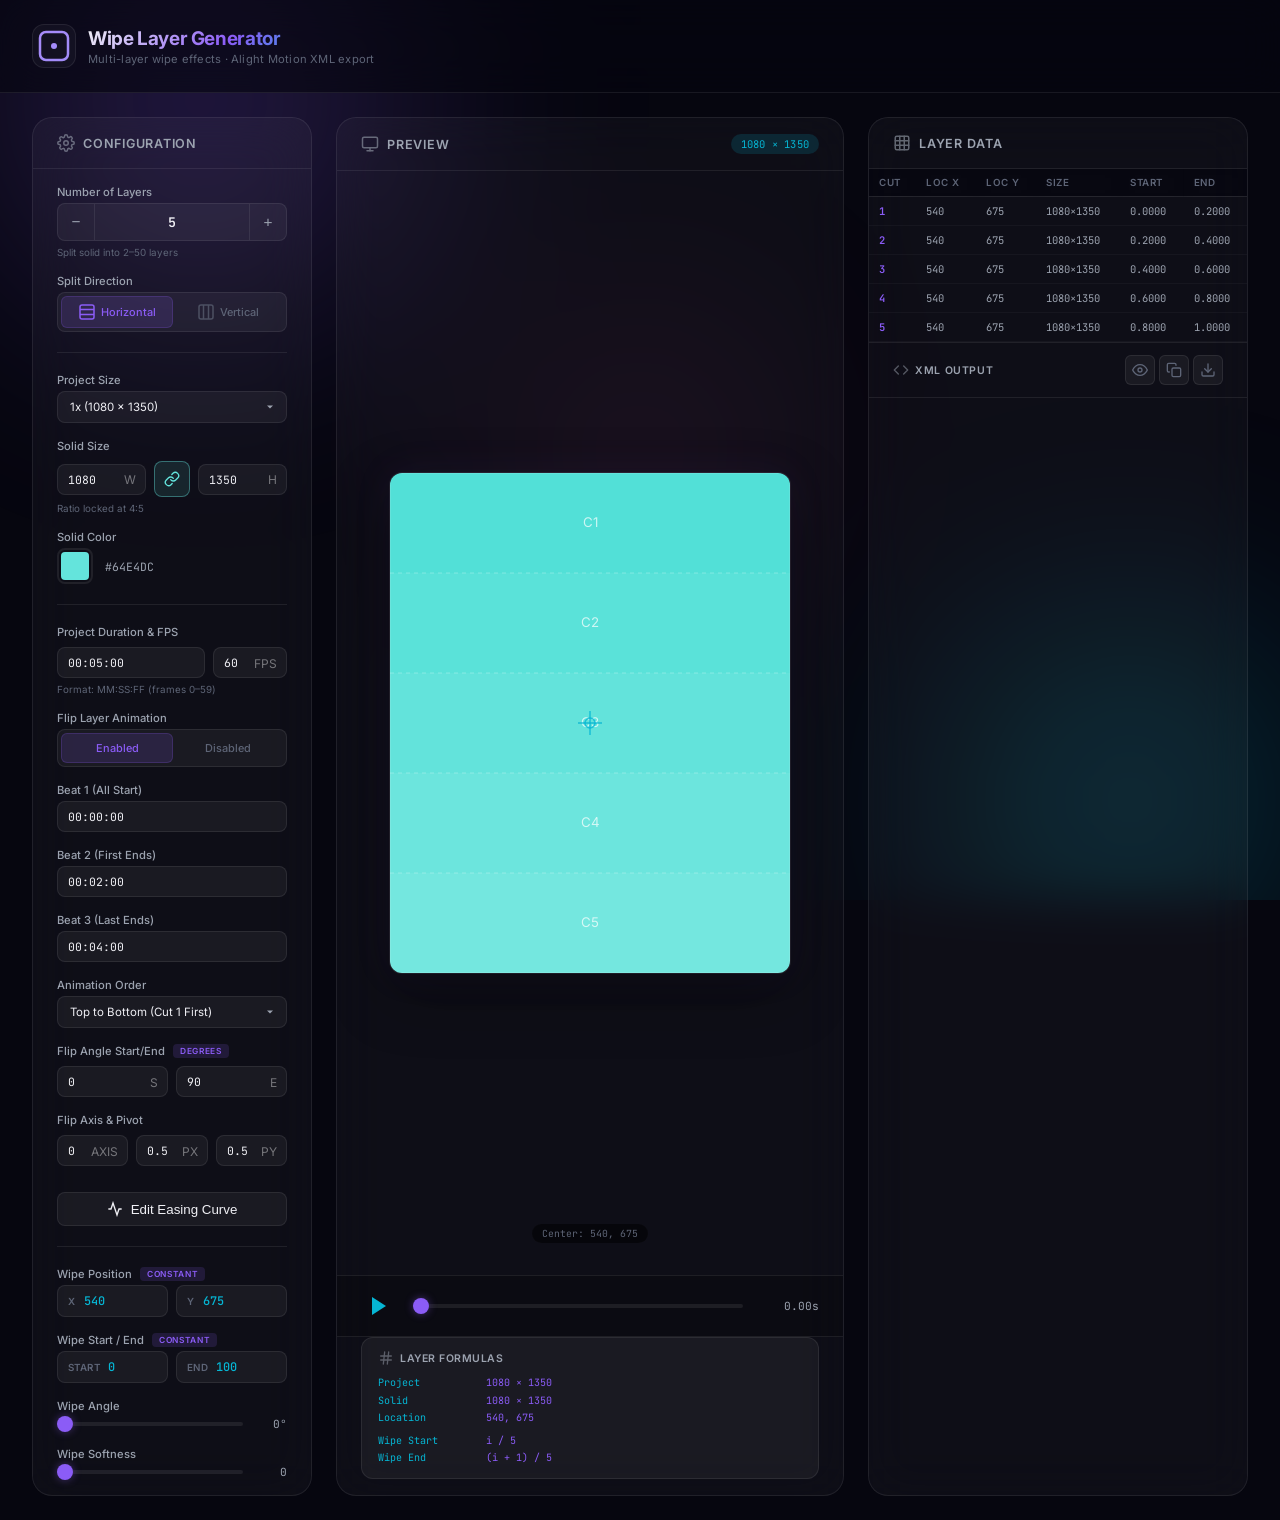
==== index.html @ fa397783 "Add files via upload" ====
<!DOCTYPE html>
<html lang="en">
<head>
  <meta charset="UTF-8">
  <meta name="viewport" content="width=device-width, initial-scale=1.0">
  <title>Wipe Layer Generator — Multi-Layer Wipe Effect Tool</title>
  <meta name="description" content="Create multi-layer wipe effects with precise control. Generate layer configurations and export as Alight Motion XML.">
  <link rel="preconnect" href="https://fonts.googleapis.com">
  <link rel="preconnect" href="https://fonts.gstatic.com" crossorigin>
  <link href="https://fonts.googleapis.com/css2?family=Inter:wght@300;400;500;600;700;800&family=JetBrains+Mono:wght@400;500&display=swap" rel="stylesheet">
  <link rel="stylesheet" href="styles.css">
</head>
<body>
  <!-- Animated background orbs -->
  <div class="bg-orbs">
    <div class="orb orb-1"></div>
    <div class="orb orb-2"></div>
    <div class="orb orb-3"></div>
  </div>

  <header id="app-header">
    <div class="header-content">
      <div class="logo-group">
        <div class="logo-icon">
          <svg width="32" height="32" viewBox="0 0 32 32" fill="none">
            <rect x="2" y="2" width="28" height="28" rx="6" stroke="url(#logoGrad)" stroke-width="2.5"/>
            <line x1="2" y1="12" x2="30" y2="12" stroke="url(#logoGrad)" stroke-width="1.5" stroke-dasharray="3 2"/>
            <line x1="2" y1="20" x2="30" y2="20" stroke="url(#logoGrad)" stroke-width="1.5" stroke-dasharray="3 2"/>
            <circle cx="16" cy="16" r="3" fill="url(#logoGrad)"/>
            <defs>
              <linearGradient id="logoGrad" x1="0" y1="0" x2="32" y2="32">
                <stop stop-color="#a78bfa"/>
                <stop offset="1" stop-color="#06b6d4"/>
              </linearGradient>
            </defs>
          </svg>
        </div>
        <div>
          <h1>Wipe Layer Generator</h1>
          <p class="subtitle">Multi-layer wipe effects · Alight Motion XML export</p>
        </div>
      </div>
    </div>
  </header>

  <main id="app-main">
    <!-- Left: Controls Panel -->
    <section class="panel controls-panel" id="controls-panel">
      <div class="panel-header">
        <h2>
          <svg width="18" height="18" viewBox="0 0 24 24" fill="none" stroke="currentColor" stroke-width="2" stroke-linecap="round" stroke-linejoin="round">
            <circle cx="12" cy="12" r="3"/><path d="M19.4 15a1.65 1.65 0 0 0 .33 1.82l.06.06a2 2 0 0 1-2.83 2.83l-.06-.06a1.65 1.65 0 0 0-1.82-.33 1.65 1.65 0 0 0-1 1.51V21a2 2 0 0 1-4 0v-.09A1.65 1.65 0 0 0 9 19.4a1.65 1.65 0 0 0-1.82.33l-.06.06a2 2 0 0 1-2.83-2.83l.06-.06A1.65 1.65 0 0 0 4.68 15a1.65 1.65 0 0 0-1.51-1H3a2 2 0 0 1 0-4h.09A1.65 1.65 0 0 0 4.6 9a1.65 1.65 0 0 0-.33-1.82l-.06-.06a2 2 0 0 1 2.83-2.83l.06.06A1.65 1.65 0 0 0 9 4.68a1.65 1.65 0 0 0 1-1.51V3a2 2 0 0 1 4 0v.09a1.65 1.65 0 0 0 1 1.51 1.65 1.65 0 0 0 1.82-.33l.06-.06a2 2 0 0 1 2.83 2.83l-.06.06A1.65 1.65 0 0 0 19.4 9a1.65 1.65 0 0 0 1.51 1H21a2 2 0 0 1 0 4h-.09a1.65 1.65 0 0 0-1.51 1z"/>
          </svg>
          Configuration
        </h2>
      </div>

      <div class="controls-body">
        <!-- Layer Count -->
        <div class="control-group">
          <label for="layerCount">Number of Layers</label>
          <div class="stepper-input">
            <button class="stepper-btn" id="layerMinus" aria-label="Decrease layers">−</button>
            <input type="number" id="layerCount" min="2" max="50" value="5">
            <button class="stepper-btn" id="layerPlus" aria-label="Increase layers">+</button>
          </div>
          <div class="control-hint">Split solid into 2–50 layers</div>
        </div>

        <!-- Split Direction -->
        <div class="control-group">
          <label>Split Direction</label>
          <div class="toggle-group" id="splitDirection">
            <button class="toggle-btn active" data-value="horizontal">
              <svg width="16" height="16" viewBox="0 0 16 16" fill="none" stroke="currentColor" stroke-width="1.5">
                <rect x="1" y="1" width="14" height="14" rx="2"/>
                <line x1="1" y1="5.5" x2="15" y2="5.5"/>
                <line x1="1" y1="10.5" x2="15" y2="10.5"/>
              </svg>
              Horizontal
            </button>
            <button class="toggle-btn" data-value="vertical">
              <svg width="16" height="16" viewBox="0 0 16 16" fill="none" stroke="currentColor" stroke-width="1.5">
                <rect x="1" y="1" width="14" height="14" rx="2"/>
                <line x1="5.5" y1="1" x2="5.5" y2="15"/>
                <line x1="10.5" y1="1" x2="10.5" y2="15"/>
              </svg>
              Vertical
            </button>
          </div>
        </div>

        <hr class="divider">

        <!-- Project Size -->
        <div class="control-group">
          <label for="projectScale">Project Size</label>
          <select id="projectScale">
            <option value="1">1x (1080 × 1350)</option>
            <option value="0.5">0.5x (540 × 675)</option>
            <option value="2">2x (2160 × 2700)</option>
          </select>
        </div>

        <!-- Solid Size -->
        <div class="control-group">
          <label>Solid Size</label>
          <div class="solid-size-row">
            <div class="input-group">
              <input type="number" id="solidWidth" value="1080" min="10" step="any" title="Width">
              <div class="input-suffix">W</div>
            </div>
            <button class="link-btn active" id="aspectLinkBtn" title="Link/Unlink Aspect Ratio (4:5)">
              <svg width="16" height="16" viewBox="0 0 24 24" fill="none" stroke="currentColor" stroke-width="2" stroke-linecap="round" stroke-linejoin="round">
                <path d="M10 13a5 5 0 0 0 7.54.54l3-3a5 5 0 0 0-7.07-7.07l-1.72 1.71"></path>
                <path d="M14 11a5 5 0 0 0-7.54-.54l-3 3a5 5 0 0 0 7.07 7.07l1.71-1.71"></path>
              </svg>
            </button>
            <div class="input-group">
              <input type="number" id="solidHeight" value="1350" min="10" step="any" title="Height">
              <div class="input-suffix">H</div>
            </div>
          </div>
          <div class="control-hint" id="aspectHint">Ratio locked at 4:5</div>
        </div>

        <!-- Solid Color -->
        <div class="control-group">
          <label for="solidColor">Solid Color</label>
          <div class="color-picker-row">
            <input type="color" id="solidColor" value="#64E4DC">
            <span class="color-value" id="colorValue">#64E4DC</span>
          </div>
        </div>

        <hr class="divider">

        <!-- Animation & Timing -->
        <div class="control-group">
          <label>Project Duration & FPS</label>
          <div class="solid-size-row">
            <div class="input-group" style="flex:2">
              <input type="text" id="projectDuration" value="00:05:00" class="time-input" placeholder="MM:SS:FF">
            </div>
            <div class="input-group" style="flex:1">
              <input type="number" id="projectFps" value="60" step="1" title="FPS">
              <div class="input-suffix">FPS</div>
            </div>
          </div>
          <div class="control-hint">Format: MM:SS:FF (frames 0–59)</div>
        </div>

        <div class="control-group">
          <label>Flip Layer Animation</label>
          <div class="toggle-group" id="flipToggle">
            <button class="toggle-btn active" data-value="on">Enabled</button>
            <button class="toggle-btn" data-value="off">Disabled</button>
          </div>
        </div>

        <div class="control-group">
          <label>Beat 1 (All Start)</label>
          <input type="text" id="beat1" value="00:00:00" class="time-input" placeholder="MM:SS:FF">
        </div>

        <div class="control-group">
          <label>Beat 2 (First Ends)</label>
          <input type="text" id="beat2" value="00:02:00" class="time-input" placeholder="MM:SS:FF">
        </div>

        <div class="control-group">
          <label>Beat 3 (Last Ends)</label>
          <input type="text" id="beat3" value="00:04:00" class="time-input" placeholder="MM:SS:FF">
        </div>

        <div class="control-group">
          <label>Animation Order</label>
          <select id="animOrder">
            <option value="topDown">Top to Bottom (Cut 1 First)</option>
            <option value="bottomUp">Bottom to Top (Cut N First)</option>
          </select>
        </div>

        <div class="control-group">
          <label>Flip Angle Start/End <span class="badge">Degrees</span></label>
          <div class="solid-size-row">
            <div class="input-group">
              <input type="number" id="flipStartAngle" value="0" step="1" title="Start Angle">
              <div class="input-suffix">S</div>
            </div>
            <div class="input-group">
              <input type="number" id="flipEndAngle" value="90" step="1" title="End Angle">
              <div class="input-suffix">E</div>
            </div>
          </div>
        </div>

        <div class="control-group">
          <label>Flip Axis & Pivot</label>
          <div class="solid-size-row">
            <div class="input-group" style="flex:1">
              <input type="number" id="flipAxis" value="0" step="1" title="Axis Angle">
              <div class="input-suffix">AXIS</div>
            </div>
            <div class="input-group" style="flex:1">
              <input type="number" id="flipPivotX" value="0.5" step="0.1" title="Pivot X">
              <div class="input-suffix">PX</div>
            </div>
            <div class="input-group" style="flex:1">
              <input type="number" id="flipPivotY" value="0.5" step="0.1" title="Pivot Y">
              <div class="input-suffix">PY</div>
            </div>
          </div>
        </div>

        <div class="control-group" style="margin-top: 10px;">
          <button id="openGraphBtn" style="width:100%; padding: 8px; background: var(--bg-elevated); border: 1px solid var(--border-subtle); color: var(--text-primary); border-radius: var(--radius-sm); cursor: pointer; display: flex; align-items: center; justify-content: center; gap: 8px;">
            <svg width="16" height="16" viewBox="0 0 24 24" fill="none" stroke="currentColor" stroke-width="2">
              <path d="M22 12h-4l-3 9L9 3l-3 9H2"/>
            </svg>
            Edit Easing Curve
          </button>
        </div>

        <hr class="divider">

        <!-- Wipe Settings -->
        <div class="control-group">
          <label>Wipe Position <span class="badge">Constant</span></label>
          <div class="readonly-row">
            <div class="readonly-field">
              <span class="field-label">X</span>
              <span class="field-value" id="wipeXDisplay">540</span>
            </div>
            <div class="readonly-field">
              <span class="field-label">Y</span>
              <span class="field-value" id="wipeYDisplay">675</span>
            </div>
          </div>
        </div>

        <div class="control-group">
          <label>Wipe Start / End <span class="badge">Constant</span></label>
          <div class="readonly-row">
            <div class="readonly-field">
              <span class="field-label">Start</span>
              <span class="field-value" id="wipeStartDisplay">0</span>
            </div>
            <div class="readonly-field">
              <span class="field-label">End</span>
              <span class="field-value" id="wipeEndDisplay">100</span>
            </div>
          </div>
        </div>

        <div class="control-group">
          <label for="wipeAngle">Wipe Angle</label>
          <div class="range-row">
            <input type="range" id="wipeAngle" min="0" max="360" value="0" step="1">
            <span class="range-value" id="wipeAngleValue">0°</span>
          </div>
        </div>

        <div class="control-group">
          <label for="wipeSoftness">Wipe Softness</label>
          <div class="range-row">
            <input type="range" id="wipeSoftness" min="0" max="100" value="0" step="1">
            <span class="range-value" id="wipeSoftnessValue">0</span>
          </div>
        </div>
      </div>
    </section>

    <!-- Center: Preview -->
    <section class="panel preview-panel" id="preview-panel">
      <div class="panel-header">
        <h2>
          <svg width="18" height="18" viewBox="0 0 24 24" fill="none" stroke="currentColor" stroke-width="2" stroke-linecap="round" stroke-linejoin="round">
            <rect x="2" y="3" width="20" height="14" rx="2" ry="2"/><line x1="8" y1="21" x2="16" y2="21"/><line x1="12" y1="17" x2="12" y2="21"/>
          </svg>
          Preview
        </h2>
        <div class="preview-dimensions" id="previewDimensions">1080 × 1350</div>
      </div>

      <div class="canvas-container" id="canvasContainer">
        <canvas id="previewCanvas"></canvas>
        <div class="crosshair-label" id="crosshairLabel">Center: 540, 675</div>
      </div>

      <!-- Playback Controls -->
      <div class="playback-controls" style="padding: 12px 24px; border-top: 1px solid var(--border-subtle); border-bottom: 1px solid var(--border-subtle); display: flex; align-items: center; gap: 16px; background: rgba(0,0,0,0.2);">
        <button id="playBtn" style="background: transparent; border: none; color: var(--accent-cyan); cursor: pointer; display: flex; align-items: center; justify-content: center; width: 36px; height: 36px; border-radius: 50%; transition: all 0.2s;">
          <svg id="playIcon" width="24" height="24" viewBox="0 0 24 24" fill="currentColor" stroke="none">
            <polygon points="5 3 19 12 5 21 5 3"></polygon>
          </svg>
        </button>
        <input type="range" id="playbackScrubber" min="0" max="1" step="0.001" value="0" style="flex: 1; accent-color: var(--accent-cyan);">
        <span id="playbackTimeDisplay" style="font-family: var(--font-mono); font-size: 0.8rem; color: var(--text-secondary); width: 60px; text-align: right;">0.00s</span>
      </div>

      <!-- Formulas Display -->
      <div class="formulas-card" id="formulasCard">
        <h3>
          <svg width="16" height="16" viewBox="0 0 24 24" fill="none" stroke="currentColor" stroke-width="2" stroke-linecap="round" stroke-linejoin="round">
            <line x1="4" y1="9" x2="20" y2="9"/><line x1="4" y1="15" x2="20" y2="15"/><line x1="10" y1="3" x2="8" y2="21"/><line x1="16" y1="3" x2="14" y2="21"/>
          </svg>
          Layer Formulas
        </h3>
        <div class="formula-content" id="formulaContent"></div>
      </div>
    </section>

    <!-- Right: Data Panel -->
    <section class="panel data-panel" id="data-panel">
      <div class="panel-header">
        <h2>
          <svg width="18" height="18" viewBox="0 0 24 24" fill="none" stroke="currentColor" stroke-width="2" stroke-linecap="round" stroke-linejoin="round">
            <rect x="3" y="3" width="18" height="18" rx="2" ry="2"/><line x1="3" y1="9" x2="21" y2="9"/><line x1="3" y1="15" x2="21" y2="15"/><line x1="9" y1="3" x2="9" y2="21"/><line x1="15" y1="3" x2="15" y2="21"/>
          </svg>
          Layer Data
        </h2>
      </div>

      <!-- Layer Table -->
      <div class="table-container" id="tableContainer">
        <table id="layerTable">
          <thead>
            <tr>
              <th>Cut</th>
              <th>Loc X</th>
              <th>Loc Y</th>
              <th>Size</th>
              <th>Start</th>
              <th>End</th>
            </tr>
          </thead>
          <tbody id="layerTableBody"></tbody>
        </table>
      </div>

      <!-- XML Preview -->
      <div class="xml-section">
        <div class="xml-header">
          <h3>
            <svg width="16" height="16" viewBox="0 0 24 24" fill="none" stroke="currentColor" stroke-width="2" stroke-linecap="round" stroke-linejoin="round">
              <polyline points="16 18 22 12 16 6"/><polyline points="8 6 2 12 8 18"/>
            </svg>
            XML Output
          </h3>
          <div class="xml-actions">
            <button class="icon-btn" id="toggleXmlBtn" title="Show XML">
              <svg width="16" height="16" viewBox="0 0 24 24" fill="none" stroke="currentColor" stroke-width="2" stroke-linecap="round" stroke-linejoin="round">
                <path d="M1 12s4-8 11-8 11 8 11 8-4 8-11 8-11-8-11-8z"></path>
                <circle cx="12" cy="12" r="3"></circle>
              </svg>
            </button>
            <button class="icon-btn" id="copyXmlBtn" title="Copy to clipboard">
              <svg width="16" height="16" viewBox="0 0 24 24" fill="none" stroke="currentColor" stroke-width="2" stroke-linecap="round" stroke-linejoin="round">
                <rect x="9" y="9" width="13" height="13" rx="2" ry="2"/><path d="M5 15H4a2 2 0 0 1-2-2V4a2 2 0 0 1 2-2h9a2 2 0 0 1 2 2v1"/>
              </svg>
            </button>
            <button class="icon-btn" id="downloadXmlBtn" title="Download XML">
              <svg width="16" height="16" viewBox="0 0 24 24" fill="none" stroke="currentColor" stroke-width="2" stroke-linecap="round" stroke-linejoin="round">
                <path d="M21 15v4a2 2 0 0 1-2 2H5a2 2 0 0 1-2-2v-4"/><polyline points="7 10 12 15 17 10"/><line x1="12" y1="15" x2="12" y2="3"/>
              </svg>
            </button>
          </div>
        </div>
        <div class="xml-code-container" id="xmlCodeContainer" style="display: none;">
          <pre id="xmlCode"></pre>
        </div>
      </div>
    </section>
  </main>

  <!-- Toast notification -->
  <div class="toast" id="toast">
    <div class="toast-message" id="toastMessage">Copied XML to clipboard!</div>
  </div>

  <!-- Graph Modal -->
  <div class="modal-overlay graph-modal" id="graphModal">
    <div class="graph-modal-content">
      <div class="graph-modal-header">
        <h3>Easing Curve Editor</h3>
        <a class="graph-modal-link" href="Graph.html" target="_blank" rel="noopener">Open full screen</a>
        <button class="graph-modal-close" id="closeGraphBtn" aria-label="Close graph editor">&times;</button>
      </div>
      <div class="graph-modal-body">
        <iframe id="graphIframe" src="Graph.html" title="Easing curve editor"></iframe>
      </div>
    </div>
  </div>

  <script src="app.js"></script>
</body>
</html>
---- styles.css ----
/* ============================================
   WIPE LAYER GENERATOR — STYLES
   Premium dark theme with glassmorphism
   ============================================ */

/* --- Reset & Base --- */
*, *::before, *::after {
  margin: 0;
  padding: 0;
  box-sizing: border-box;
}

:root {
  /* Colors */
  --bg-deep: #06060f;
  --bg-surface: rgba(255, 255, 255, 0.035);
  --bg-surface-hover: rgba(255, 255, 255, 0.06);
  --bg-elevated: rgba(255, 255, 255, 0.05);
  --border-subtle: rgba(255, 255, 255, 0.08);
  --border-accent: rgba(139, 92, 246, 0.3);

  --text-primary: #f0f0f5;
  --text-secondary: #9ca3b0;
  --text-tertiary: #5e6577;

  --accent-violet: #8b5cf6;
  --accent-violet-dim: rgba(139, 92, 246, 0.15);
  --accent-cyan: #06b6d4;
  --accent-cyan-dim: rgba(6, 182, 212, 0.15);
  --accent-emerald: #10b981;

  /* Spacing */
  --gap-xs: 4px;
  --gap-sm: 8px;
  --gap-md: 12px;
  --gap-lg: 16px;
  --gap-xl: 24px;
  --gap-2xl: 32px;

  /* Radii */
  --radius-sm: 8px;
  --radius-md: 12px;
  --radius-lg: 16px;
  --radius-xl: 20px;

  /* Fonts */
  --font-sans: 'Inter', -apple-system, BlinkMacSystemFont, sans-serif;
  --font-mono: 'JetBrains Mono', 'Fira Code', monospace;

  /* Transitions */
  --ease-out: cubic-bezier(0.16, 1, 0.3, 1);
  --transition-fast: 150ms var(--ease-out);
  --transition-normal: 250ms var(--ease-out);
  --transition-slow: 400ms var(--ease-out);
}

html {
  font-size: 14px;
  -webkit-font-smoothing: antialiased;
  -moz-osx-font-smoothing: grayscale;
}

body {
  font-family: var(--font-sans);
  background: var(--bg-deep);
  color: var(--text-primary);
  min-height: 100vh;
  overflow-x: hidden;
  position: relative;
}

/* --- Background Orbs --- */
.bg-orbs {
  position: fixed;
  inset: 0;
  pointer-events: none;
  z-index: 0;
  overflow: hidden;
}

.orb {
  position: absolute;
  border-radius: 50%;
  filter: blur(120px);
  opacity: 0.35;
  animation: orbFloat 20s ease-in-out infinite;
}

.orb-1 {
  width: 600px;
  height: 600px;
  background: radial-gradient(circle, var(--accent-violet) 0%, transparent 70%);
  top: -200px;
  left: -100px;
  animation-delay: 0s;
}

.orb-2 {
  width: 500px;
  height: 500px;
  background: radial-gradient(circle, var(--accent-cyan) 0%, transparent 70%);
  bottom: -150px;
  right: -100px;
  animation-delay: -7s;
}

.orb-3 {
  width: 400px;
  height: 400px;
  background: radial-gradient(circle, #ec4899 0%, transparent 70%);
  top: 50%;
  left: 50%;
  transform: translate(-50%, -50%);
  animation-delay: -14s;
  opacity: 0.15;
}

@keyframes orbFloat {
  0%, 100% { transform: translate(0, 0) scale(1); }
  25% { transform: translate(40px, -30px) scale(1.05); }
  50% { transform: translate(-20px, 20px) scale(0.95); }
  75% { transform: translate(30px, 40px) scale(1.02); }
}

/* --- Header --- */
header {
  position: relative;
  z-index: 10;
  padding: var(--gap-xl) var(--gap-2xl);
  border-bottom: 1px solid var(--border-subtle);
  backdrop-filter: blur(20px);
  -webkit-backdrop-filter: blur(20px);
  background: rgba(6, 6, 15, 0.6);
}

.header-content {
  max-width: 1600px;
  margin: 0 auto;
  display: flex;
  align-items: center;
  justify-content: space-between;
}

.logo-group {
  display: flex;
  align-items: center;
  gap: var(--gap-md);
}

.logo-icon {
  width: 44px;
  height: 44px;
  display: flex;
  align-items: center;
  justify-content: center;
  background: var(--bg-surface);
  border-radius: var(--radius-md);
  border: 1px solid var(--border-subtle);
}

header h1 {
  font-size: 1.35rem;
  font-weight: 700;
  letter-spacing: -0.02em;
  background: linear-gradient(135deg, var(--text-primary) 0%, var(--accent-violet) 50%, var(--accent-cyan) 100%);
  -webkit-background-clip: text;
  -webkit-text-fill-color: transparent;
  background-clip: text;
}

.subtitle {
  font-size: 0.8rem;
  color: var(--text-tertiary);
  margin-top: 2px;
  letter-spacing: 0.02em;
}

/* --- Main Layout --- */
main {
  position: relative;
  z-index: 10;
  max-width: 1600px;
  margin: 0 auto;
  padding: var(--gap-xl) var(--gap-2xl);
  display: grid;
  grid-template-columns: 280px 1fr 380px;
  gap: var(--gap-xl);
  min-height: calc(100vh - 100px);
}

/* --- Panels --- */
.panel {
  background: var(--bg-surface);
  border: 1px solid var(--border-subtle);
  border-radius: var(--radius-xl);
  backdrop-filter: blur(24px);
  -webkit-backdrop-filter: blur(24px);
  overflow: hidden;
  display: flex;
  flex-direction: column;
  transition: border-color var(--transition-normal);
}

.panel:hover {
  border-color: rgba(255, 255, 255, 0.12);
}

.panel-header {
  padding: var(--gap-lg) var(--gap-xl);
  border-bottom: 1px solid var(--border-subtle);
  display: flex;
  align-items: center;
  justify-content: space-between;
  flex-shrink: 0;
}

.panel-header h2 {
  font-size: 0.9rem;
  font-weight: 600;
  display: flex;
  align-items: center;
  gap: var(--gap-sm);
  color: var(--text-secondary);
  text-transform: uppercase;
  letter-spacing: 0.06em;
}

.panel-header h2 svg {
  opacity: 0.6;
}

.preview-dimensions {
  font-family: var(--font-mono);
  font-size: 0.75rem;
  color: var(--accent-cyan);
  background: var(--accent-cyan-dim);
  padding: 3px 10px;
  border-radius: 20px;
  letter-spacing: 0.02em;
}

/* --- Controls Panel --- */
.controls-body {
  padding: var(--gap-lg) var(--gap-xl);
  overflow-y: auto;
  flex: 1;
  display: flex;
  flex-direction: column;
  gap: var(--gap-lg);
}

.controls-body::-webkit-scrollbar {
  width: 4px;
}

.controls-body::-webkit-scrollbar-track {
  background: transparent;
}

.controls-body::-webkit-scrollbar-thumb {
  background: var(--border-subtle);
  border-radius: 4px;
}

.control-group {
  display: flex;
  flex-direction: column;
  gap: var(--gap-xs);
}

.control-group > label {
  font-size: 0.8rem;
  font-weight: 500;
  color: var(--text-secondary);
  display: flex;
  align-items: center;
  gap: var(--gap-sm);
}

.control-hint {
  font-size: 0.7rem;
  color: var(--text-tertiary);
  margin-top: 2px;
}

.badge {
  font-size: 0.6rem;
  font-weight: 600;
  text-transform: uppercase;
  letter-spacing: 0.08em;
  background: var(--accent-violet-dim);
  color: var(--accent-violet);
  padding: 2px 7px;
  border-radius: 4px;
}

.divider {
  border: none;
  border-top: 1px solid var(--border-subtle);
  margin: var(--gap-xs) 0;
}

/* Stepper Input */
.stepper-input {
  display: flex;
  align-items: center;
  gap: 0;
  background: var(--bg-elevated);
  border: 1px solid var(--border-subtle);
  border-radius: var(--radius-sm);
  overflow: hidden;
}

.stepper-btn {
  width: 36px;
  height: 36px;
  display: flex;
  align-items: center;
  justify-content: center;
  background: transparent;
  border: none;
  color: var(--text-secondary);
  font-size: 1.1rem;
  cursor: pointer;
  transition: all var(--transition-fast);
  flex-shrink: 0;
}

.stepper-btn:hover {
  background: var(--bg-surface-hover);
  color: var(--text-primary);
}

.stepper-btn:active {
  transform: scale(0.92);
}

.stepper-input input {
  flex: 1;
  text-align: center;
  background: transparent;
  border: none;
  border-left: 1px solid var(--border-subtle);
  border-right: 1px solid var(--border-subtle);
  color: var(--text-primary);
  font-family: var(--font-mono);
  font-size: 0.95rem;
  font-weight: 600;
  height: 36px;
  outline: none;
  -moz-appearance: textfield;
}

.stepper-input input::-webkit-inner-spin-button,
.stepper-input input::-webkit-outer-spin-button {
  -webkit-appearance: none;
  margin: 0;
}

/* Toggle Group */
.toggle-group {
  display: flex;
  gap: 0;
  background: var(--bg-elevated);
  border: 1px solid var(--border-subtle);
  border-radius: var(--radius-sm);
  overflow: hidden;
  padding: 3px;
}

.toggle-btn {
  flex: 1;
  display: flex;
  align-items: center;
  justify-content: center;
  gap: 6px;
  padding: 7px 10px;
  background: transparent;
  border: none;
  color: var(--text-tertiary);
  font-size: 0.78rem;
  font-weight: 500;
  font-family: var(--font-sans);
  cursor: pointer;
  border-radius: 6px;
  transition: all var(--transition-fast);
}

.toggle-btn:hover {
  color: var(--text-secondary);
}

.toggle-btn.active {
  background: var(--accent-violet-dim);
  color: var(--accent-violet);
  border: 1px solid rgba(139, 92, 246, 0.2);
}

.toggle-btn svg {
  opacity: 0.7;
}

.toggle-btn.active svg {
  opacity: 1;
}

/* Select */
select {
  width: 100%;
  padding: 8px 12px;
  background: var(--bg-elevated);
  border: 1px solid var(--border-subtle);
  border-radius: var(--radius-sm);
  color: var(--text-primary);
  font-family: var(--font-sans);
  font-size: 0.82rem;
  cursor: pointer;
  outline: none;
  appearance: none;
  background-image: url("data:image/svg+xml,%3Csvg xmlns='http://www.w3.org/2000/svg' width='12' height='12' fill='%239ca3b0' viewBox='0 0 24 24'%3E%3Cpath d='M6 9l6 6 6-6'/%3E%3C/svg%3E");
  background-repeat: no-repeat;
  background-position: right 10px center;
  transition: border-color var(--transition-fast);
}

select:hover, select:focus {
  border-color: var(--accent-violet);
}

select option {
  background: #1a1a2e;
  color: var(--text-primary);
}

/* Solid Size Row */
.solid-size-row {
  display: flex;
  flex-direction: row;
  align-items: center;
  gap: 8px;
  margin-top: 4px;
}

.input-group {
  position: relative;
  flex: 1;
  display: flex;
}

.input-group input, .time-input {
  width: 100%;
  padding: 7px 10px;
  padding-right: 28px;
  box-sizing: border-box;
  background: var(--bg-elevated);
  border: 1px solid var(--border-subtle);
  border-radius: var(--radius-sm);
  color: var(--text-primary);
  font-family: var(--font-mono);
  font-size: 0.82rem;
  outline: none;
  transition: border-color var(--transition-fast);
  -moz-appearance: textfield;
}

.input-group input::-webkit-inner-spin-button,
.input-group input::-webkit-outer-spin-button {
  -webkit-appearance: none;
  margin: 0;
}

.input-group input:focus {
  border-color: var(--accent-violet);
}

.input-suffix {
  position: absolute;
  right: 10px;
  top: 50%;
  transform: translateY(-50%);
  color: rgba(255,255,255,0.4);
  font-size: 12px;
  pointer-events: none;
}

.link-btn {
  background: rgba(255, 255, 255, 0.05);
  border: 1px solid rgba(255, 255, 255, 0.1);
  color: rgba(255, 255, 255, 0.5);
  width: 36px;
  height: 36px;
  border-radius: 8px;
  display: flex;
  align-items: center;
  justify-content: center;
  cursor: pointer;
  transition: all 0.2s;
  flex-shrink: 0;
  padding: 0;
}

.link-btn:hover {
  background: rgba(255, 255, 255, 0.1);
  color: #fff;
}

.link-btn.active {
  color: #64E4DC;
  border-color: rgba(100, 228, 220, 0.4);
  background: rgba(100, 228, 220, 0.1);
}

.link-btn.active svg {
  stroke: #64E4DC;
}

/* Color Picker */
.color-picker-row {
  display: flex;
  align-items: center;
  gap: var(--gap-md);
}

input[type="color"] {
  -webkit-appearance: none;
  appearance: none;
  width: 36px;
  height: 36px;
  border: 2px solid var(--border-subtle);
  border-radius: var(--radius-sm);
  cursor: pointer;
  padding: 0;
  background: transparent;
  transition: border-color var(--transition-fast);
}

input[type="color"]::-webkit-color-swatch-wrapper {
  padding: 2px;
}

input[type="color"]::-webkit-color-swatch {
  border: none;
  border-radius: 4px;
}

input[type="color"]:hover {
  border-color: var(--accent-violet);
}

.color-value {
  font-family: var(--font-mono);
  font-size: 0.82rem;
  color: var(--text-secondary);
}

/* Readonly Fields */
.readonly-row {
  display: flex;
  gap: var(--gap-sm);
}

.readonly-field {
  flex: 1;
  display: flex;
  align-items: center;
  gap: var(--gap-sm);
  padding: 7px 10px;
  background: var(--bg-elevated);
  border: 1px solid var(--border-subtle);
  border-radius: var(--radius-sm);
}

.field-label {
  font-size: 0.7rem;
  font-weight: 600;
  color: var(--text-tertiary);
  text-transform: uppercase;
  letter-spacing: 0.05em;
}

.field-value {
  font-family: var(--font-mono);
  font-size: 0.85rem;
  color: var(--accent-cyan);
  font-weight: 500;
}

/* Range Slider */
.range-row {
  display: flex;
  align-items: center;
  gap: var(--gap-md);
}

input[type="range"] {
  flex: 1;
  -webkit-appearance: none;
  appearance: none;
  height: 4px;
  background: var(--border-subtle);
  border-radius: 4px;
  outline: none;
}

input[type="range"]::-webkit-slider-thumb {
  -webkit-appearance: none;
  width: 16px;
  height: 16px;
  background: var(--accent-violet);
  border-radius: 50%;
  cursor: pointer;
  box-shadow: 0 0 8px rgba(139, 92, 246, 0.4);
  transition: transform var(--transition-fast), box-shadow var(--transition-fast);
}

input[type="range"]::-webkit-slider-thumb:hover {
  transform: scale(1.2);
  box-shadow: 0 0 14px rgba(139, 92, 246, 0.6);
}

input[type="range"]::-moz-range-thumb {
  width: 16px;
  height: 16px;
  background: var(--accent-violet);
  border: none;
  border-radius: 50%;
  cursor: pointer;
  box-shadow: 0 0 8px rgba(139, 92, 246, 0.4);
}

.range-value {
  font-family: var(--font-mono);
  font-size: 0.8rem;
  color: var(--text-secondary);
  min-width: 32px;
  text-align: right;
}

/* --- Preview Panel --- */
.preview-panel {
  display: flex;
  flex-direction: column;
}

.canvas-container {
  flex: 1;
  display: flex;
  align-items: center;
  justify-content: center;
  padding: var(--gap-xl);
  position: relative;
  min-height: 400px;
}

#previewCanvas {
  border-radius: var(--radius-md);
  box-shadow:
    0 0 0 1px var(--border-subtle),
    0 20px 60px rgba(0, 0, 0, 0.4),
    0 0 40px rgba(139, 92, 246, 0.08);
  transition: box-shadow var(--transition-slow);
  max-width: 100%;
  max-height: 100%;
}

#previewCanvas:hover {
  box-shadow:
    0 0 0 1px rgba(139, 92, 246, 0.2),
    0 20px 60px rgba(0, 0, 0, 0.5),
    0 0 50px rgba(139, 92, 246, 0.12);
}

.crosshair-label {
  position: absolute;
  bottom: calc(var(--gap-xl) + 8px);
  left: 50%;
  transform: translateX(-50%);
  font-family: var(--font-mono);
  font-size: 0.7rem;
  color: var(--text-tertiary);
  background: rgba(0, 0, 0, 0.5);
  padding: 3px 10px;
  border-radius: 20px;
  pointer-events: none;
}

/* Formulas Card */
.formulas-card {
  margin: 0 var(--gap-xl) var(--gap-lg);
  padding: var(--gap-md) var(--gap-lg);
  background: var(--bg-elevated);
  border: 1px solid var(--border-subtle);
  border-radius: var(--radius-md);
}

.formulas-card h3 {
  font-size: 0.75rem;
  font-weight: 600;
  color: var(--text-secondary);
  display: flex;
  align-items: center;
  gap: 6px;
  margin-bottom: var(--gap-sm);
  text-transform: uppercase;
  letter-spacing: 0.05em;
}

.formulas-card h3 svg {
  opacity: 0.5;
}

.formula-content {
  font-family: var(--font-mono);
  font-size: 0.72rem;
  line-height: 1.7;
  color: var(--text-secondary);
}

.formula-content .formula-line {
  display: flex;
  gap: var(--gap-sm);
}

.formula-content .formula-label {
  color: var(--accent-cyan);
  min-width: 100px;
}

.formula-content .formula-expr {
  color: var(--accent-violet);
}

/* --- Data Panel --- */
.data-panel {
  display: flex;
  flex-direction: column;
}

.table-container {
  flex: 0 1 auto;
  max-height: 350px;
  overflow-y: auto;
  border-bottom: 1px solid var(--border-subtle);
}

.table-container::-webkit-scrollbar {
  width: 4px;
}

.table-container::-webkit-scrollbar-track {
  background: transparent;
}

.table-container::-webkit-scrollbar-thumb {
  background: var(--border-subtle);
  border-radius: 4px;
}

#layerTable {
  width: 100%;
  border-collapse: collapse;
  font-size: 0.78rem;
}

#layerTable thead {
  position: sticky;
  top: 0;
  z-index: 2;
}

#layerTable th {
  background: rgba(6, 6, 15, 0.8);
  backdrop-filter: blur(10px);
  padding: 8px 10px;
  text-align: left;
  font-weight: 600;
  color: var(--text-tertiary);
  font-size: 0.7rem;
  text-transform: uppercase;
  letter-spacing: 0.06em;
  border-bottom: 1px solid var(--border-subtle);
}

#layerTable td {
  padding: 7px 10px;
  font-family: var(--font-mono);
  font-size: 0.75rem;
  color: var(--text-secondary);
  border-bottom: 1px solid rgba(255, 255, 255, 0.03);
}

#layerTable tbody tr {
  transition: background var(--transition-fast);
}

#layerTable tbody tr:hover {
  background: var(--bg-surface-hover);
}

#layerTable tbody tr:hover td {
  color: var(--text-primary);
}

.layer-index {
  color: var(--accent-violet) !important;
  font-weight: 600;
}

/* --- XML Section --- */
.xml-section {
  flex: 1;
  display: flex;
  flex-direction: column;
  min-height: 200px;
}

.xml-header {
  display: flex;
  align-items: center;
  justify-content: space-between;
  padding: var(--gap-md) var(--gap-xl);
  border-bottom: 1px solid var(--border-subtle);
}

.xml-header h3 {
  font-size: 0.75rem;
  font-weight: 600;
  color: var(--text-secondary);
  display: flex;
  align-items: center;
  gap: 6px;
  text-transform: uppercase;
  letter-spacing: 0.06em;
}

.xml-header h3 svg {
  opacity: 0.5;
}

.xml-actions {
  display: flex;
  gap: var(--gap-xs);
}

.icon-btn {
  width: 30px;
  height: 30px;
  display: flex;
  align-items: center;
  justify-content: center;
  background: var(--bg-elevated);
  border: 1px solid var(--border-subtle);
  border-radius: 6px;
  color: var(--text-tertiary);
  cursor: pointer;
  transition: all var(--transition-fast);
}

.icon-btn:hover {
  border-color: var(--accent-violet);
  color: var(--accent-violet);
  background: var(--accent-violet-dim);
}

.icon-btn:active {
  transform: scale(0.9);
}

.xml-code-container {
  flex: 1;
  overflow: auto;
  padding: var(--gap-md) var(--gap-xl);
}

.xml-code-container::-webkit-scrollbar {
  width: 4px;
  height: 4px;
}

.xml-code-container::-webkit-scrollbar-track {
  background: transparent;
}

.xml-code-container::-webkit-scrollbar-thumb {
  background: var(--border-subtle);
  border-radius: 4px;
}

#xmlCode {
  font-family: var(--font-mono);
  font-size: 0.7rem;
  line-height: 1.6;
  color: var(--text-secondary);
  white-space: pre;
  margin: 0;
  tab-size: 2;
}

/* XML Syntax Highlighting */
.xml-tag { color: #f472b6; }
.xml-attr { color: var(--accent-cyan); }
.xml-val { color: var(--accent-emerald); }
.xml-decl { color: var(--text-tertiary); }
.xml-comment { color: var(--text-tertiary); font-style: italic; }

/* --- Toast --- */
.toast {
  position: fixed;
  bottom: 30px;
  left: 50%;
  transform: translateX(-50%) translateY(80px);
  display: flex;
  align-items: center;
  gap: var(--gap-sm);
  padding: 10px 20px;
  background: rgba(16, 185, 129, 0.15);
  border: 1px solid rgba(16, 185, 129, 0.3);
  border-radius: var(--radius-sm);
  color: var(--accent-emerald);
  font-size: 0.8rem;
  font-weight: 500;
  backdrop-filter: blur(20px);
  -webkit-backdrop-filter: blur(20px);
  z-index: 1000;
  opacity: 0;
  transition: all var(--transition-normal);
  pointer-events: none;
}

.toast.show {
  opacity: 1;
  transform: translateX(-50%) translateY(0);
}

/* --- Graph Modal --- */
.graph-modal {
  display: none;
  position: fixed;
  inset: 0;
  z-index: 9999;
  align-items: center;
  justify-content: center;
  padding: 24px;
  background: rgba(0, 0, 0, 0.8);
}

.graph-modal-content {
  width: min(1200px, 100%);
  height: min(85svh, 900px);
  background: var(--bg-deep);
  border: 1px solid var(--border-subtle);
  border-radius: var(--radius-lg);
  display: flex;
  flex-direction: column;
  overflow: hidden;
  box-shadow: 0 20px 40px rgba(0, 0, 0, 0.5);
}

.graph-modal-header {
  display: flex;
  align-items: center;
  justify-content: space-between;
  padding: 16px 24px;
  border-bottom: 1px solid var(--border-subtle);
  background: var(--bg-surface);
}

.graph-modal-header h3 {
  font-size: 1rem;
  font-weight: 600;
  color: var(--text-primary);
}

.graph-modal-link {
  font-size: 0.8rem;
  color: var(--accent-cyan);
  text-decoration: none;
  margin-left: auto;
  margin-right: 16px;
}

.graph-modal-link:hover {
  text-decoration: underline;
}

.graph-modal-close {
  background: transparent;
  border: none;
  color: var(--text-secondary);
  font-size: 1.5rem;
  cursor: pointer;
  line-height: 1;
  padding: 0 4px;
}

.graph-modal-close:hover {
  color: var(--text-primary);
}

.graph-modal-body {
  flex: 1;
  position: relative;
}

.graph-modal-body iframe {
  position: absolute;
  inset: 0;
  width: 100%;
  height: 100%;
  border: none;
}
  min-height: 520px;
  margin: auto;
  display: flex;
  flex-direction: column;
  overflow: hidden;
  background: var(--bg-deep);
  border: 1px solid var(--border-subtle);
  border-radius: var(--radius-xl);
}

.graph-modal-header {
  flex: 0 0 auto;
  display: flex;
  align-items: center;
  gap: 12px;
  padding: 16px 24px;
  border-bottom: 1px solid var(--border-subtle);
}

.graph-modal-header h3 {
  flex: 1;
  min-width: 0;
  color: var(--text-primary);
  font-size: 1rem;
  font-weight: 600;
}

.graph-modal-link {
  color: var(--text-secondary);
  font-size: 0.82rem;
  font-weight: 600;
  text-decoration: none;
  white-space: nowrap;
}

.graph-modal-link:hover {
  color: var(--text-primary);
}

.graph-modal-close {
  width: 36px;
  height: 36px;
  flex: 0 0 36px;
  display: grid;
  place-items: center;
  background: transparent;
  border: 0;
  color: var(--text-secondary);
  font-size: 24px;
  line-height: 1;
  cursor: pointer;
}

.graph-modal-close:hover {
  color: var(--text-primary);
}

.graph-modal-body {
  flex: 1;
  min-height: 0;
  position: relative;
  overflow: hidden;
}

.graph-modal-body iframe {
  display: block;
  width: 100%;
  height: 100%;
  border: 0;
}

/* --- Responsive --- */
@media (max-width: 1200px) {
  main {
    grid-template-columns: 260px 1fr;
    grid-template-rows: auto auto;
  }

  .preview-panel {
    grid-column: 2;
    grid-row: 1;
  }

  .data-panel {
    grid-column: 1 / -1;
    grid-row: 2;
  }
}

@media (max-width: 800px) {
  main {
    grid-template-columns: 1fr;
    padding: var(--gap-lg);
  }

  header {
    padding: var(--gap-lg);
  }

  .controls-panel,
  .preview-panel,
  .data-panel {
    grid-column: 1;
  }

  .canvas-container {
    min-height: 300px;
  }

  .graph-modal {
    padding: 10px;
  }

  .graph-modal-content {
    width: 100%;
    height: calc(100svh - 20px);
    min-height: 0;
    border-radius: var(--radius-md);
  }

  .graph-modal-header {
    padding: 12px 14px;
  }

  .graph-modal-header h3 {
    font-size: 0.95rem;
  }

  .graph-modal-link {
    font-size: 0.78rem;
  }
}

/* --- Animations --- */
@keyframes fadeInUp {
  from {
    opacity: 0;
    transform: translateY(16px);
  }
  to {
    opacity: 1;
    transform: translateY(0);
  }
}

.controls-panel {
  animation: fadeInUp 0.5s var(--ease-out) 0.1s both;
}

.preview-panel {
  animation: fadeInUp 0.5s var(--ease-out) 0.2s both;
}

.data-panel {
  animation: fadeInUp 0.5s var(--ease-out) 0.3s both;
}
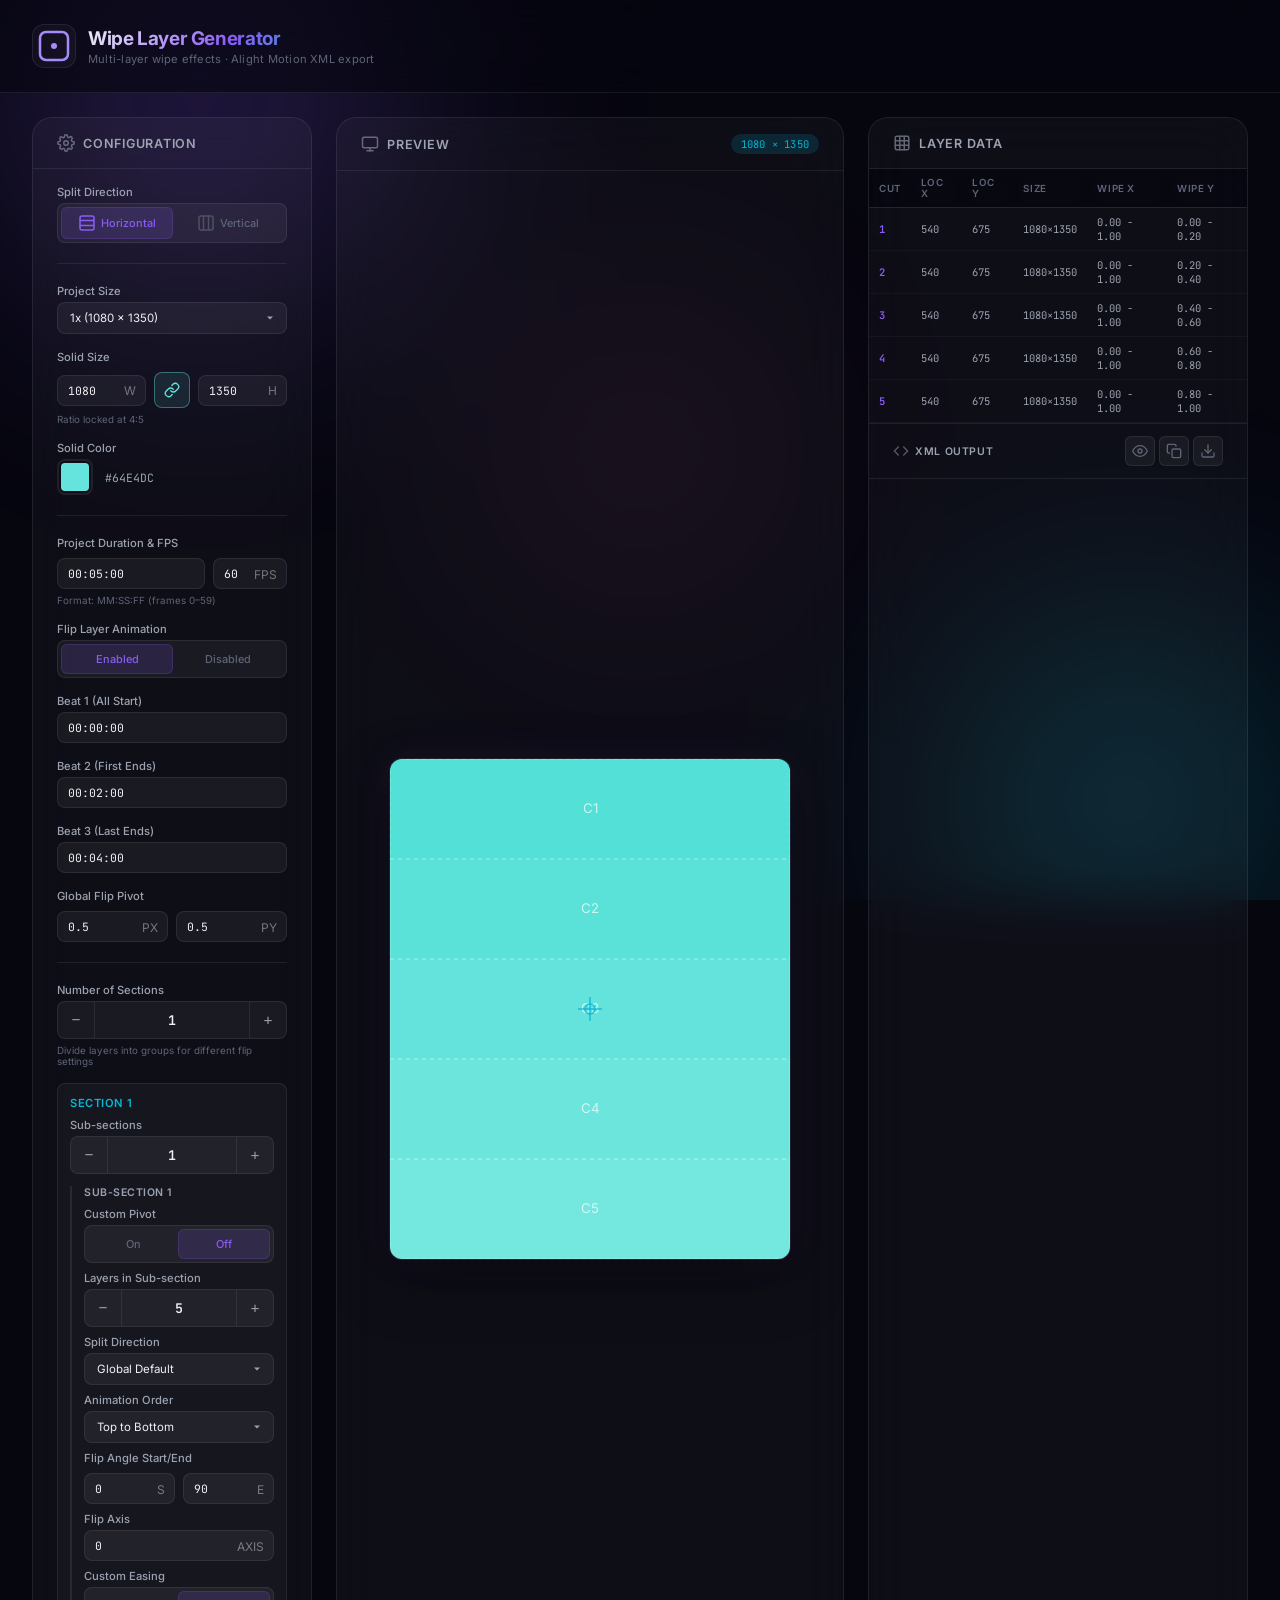
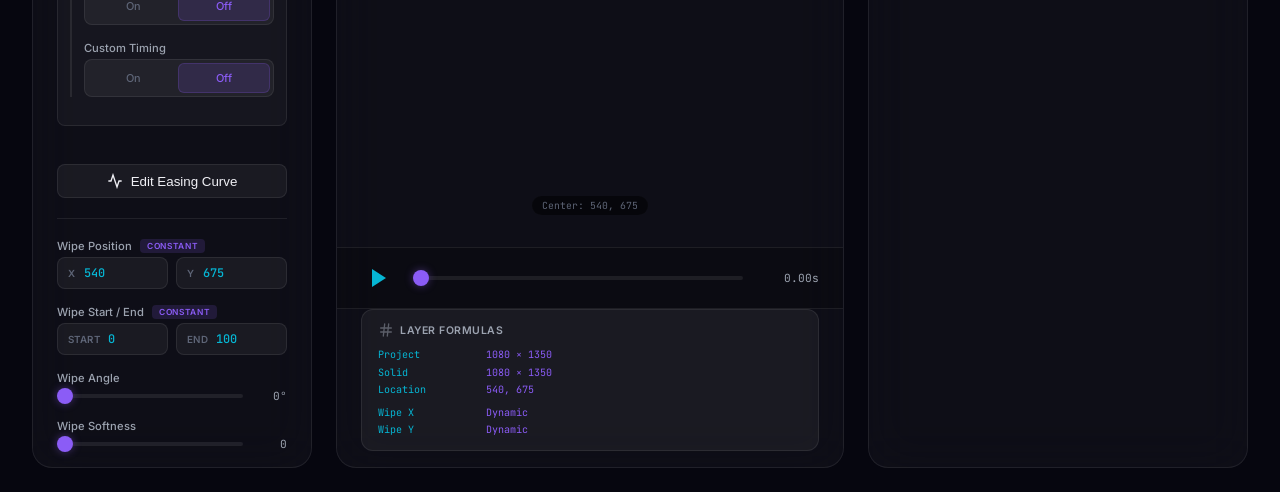
==== commit e6c579d9: "Add files via upload" ====
--- a/index.html
+++ b/index.html
@@ -56,17 +56,6 @@
       </div>
 
       <div class="controls-body">
-        <!-- Layer Count -->
-        <div class="control-group">
-          <label for="layerCount">Number of Layers</label>
-          <div class="stepper-input">
-            <button class="stepper-btn" id="layerMinus" aria-label="Decrease layers">−</button>
-            <input type="number" id="layerCount" min="2" max="50" value="5">
-            <button class="stepper-btn" id="layerPlus" aria-label="Increase layers">+</button>
-          </div>
-          <div class="control-hint">Split solid into 2–50 layers</div>
-        </div>
-
         <!-- Split Direction -->
         <div class="control-group">
           <label>Split Direction</label>
@@ -174,34 +163,8 @@
         </div>
 
         <div class="control-group">
-          <label>Animation Order</label>
-          <select id="animOrder">
-            <option value="topDown">Top to Bottom (Cut 1 First)</option>
-            <option value="bottomUp">Bottom to Top (Cut N First)</option>
-          </select>
-        </div>
-
-        <div class="control-group">
-          <label>Flip Angle Start/End <span class="badge">Degrees</span></label>
+          <label>Global Flip Pivot</label>
           <div class="solid-size-row">
-            <div class="input-group">
-              <input type="number" id="flipStartAngle" value="0" step="1" title="Start Angle">
-              <div class="input-suffix">S</div>
-            </div>
-            <div class="input-group">
-              <input type="number" id="flipEndAngle" value="90" step="1" title="End Angle">
-              <div class="input-suffix">E</div>
-            </div>
-          </div>
-        </div>
-
-        <div class="control-group">
-          <label>Flip Axis & Pivot</label>
-          <div class="solid-size-row">
-            <div class="input-group" style="flex:1">
-              <input type="number" id="flipAxis" value="0" step="1" title="Axis Angle">
-              <div class="input-suffix">AXIS</div>
-            </div>
             <div class="input-group" style="flex:1">
               <input type="number" id="flipPivotX" value="0.5" step="0.1" title="Pivot X">
               <div class="input-suffix">PX</div>
@@ -211,6 +174,22 @@
               <div class="input-suffix">PY</div>
             </div>
           </div>
+        </div>
+
+        <hr class="divider">
+
+        <div class="control-group">
+          <label for="sectionCount">Number of Sections</label>
+          <div class="stepper-input">
+            <button class="stepper-btn" id="sectionMinus" aria-label="Decrease sections">−</button>
+            <input type="number" id="sectionCount" min="1" max="10" value="1">
+            <button class="stepper-btn" id="sectionPlus" aria-label="Increase sections">+</button>
+          </div>
+          <div class="control-hint">Divide layers into groups for different flip settings</div>
+        </div>
+
+        <div id="sectionsContainer">
+          <!-- Dynamic sections go here -->
         </div>
 
         <div class="control-group" style="margin-top: 10px;">
@@ -331,8 +310,8 @@
               <th>Loc X</th>
               <th>Loc Y</th>
               <th>Size</th>
-              <th>Start</th>
-              <th>End</th>
+              <th>Wipe X</th>
+              <th>Wipe Y</th>
             </tr>
           </thead>
           <tbody id="layerTableBody"></tbody>
@@ -393,6 +372,6 @@
     </div>
   </div>
 
-  <script src="app.js"></script>
+  <script src="app.js?v=2"></script>
 </body>
 </html>
--- a/styles.css
+++ b/styles.css
@@ -547,6 +547,31 @@
   border-color: var(--accent-violet);
 }
 
+/* --- Section Blocks --- */
+.section-block {
+  background: var(--bg-surface);
+  border: 1px solid var(--border-subtle);
+  border-radius: var(--radius-sm);
+  padding: var(--gap-md);
+  margin-bottom: var(--gap-md);
+}
+
+.section-header {
+  font-size: 0.8rem;
+  font-weight: 600;
+  color: var(--accent-cyan);
+  margin-bottom: var(--gap-sm);
+  text-transform: uppercase;
+  letter-spacing: 0.05em;
+}
+
+.section-block .control-group {
+  margin-bottom: var(--gap-sm);
+}
+.section-block .control-group:last-child {
+  margin-bottom: 0;
+}
+
 .color-value {
   font-family: var(--font-mono);
   font-size: 0.82rem;
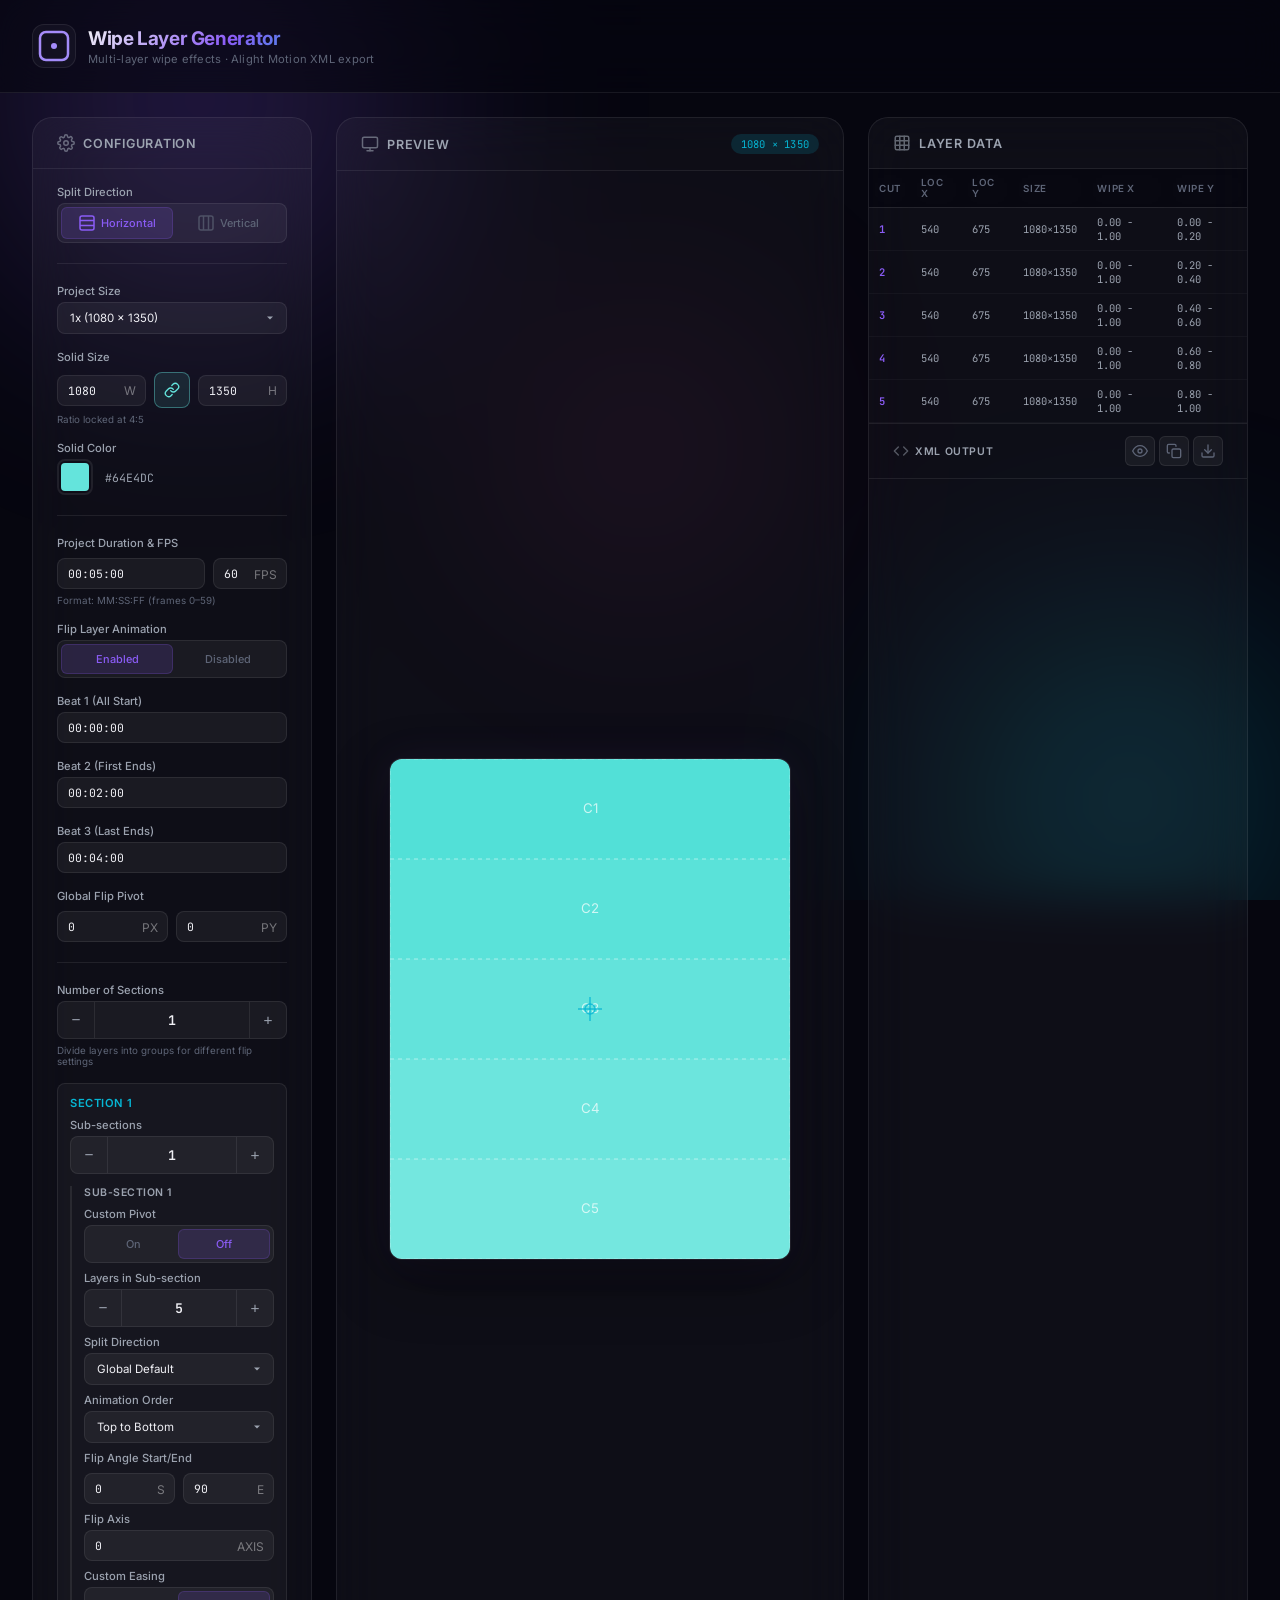
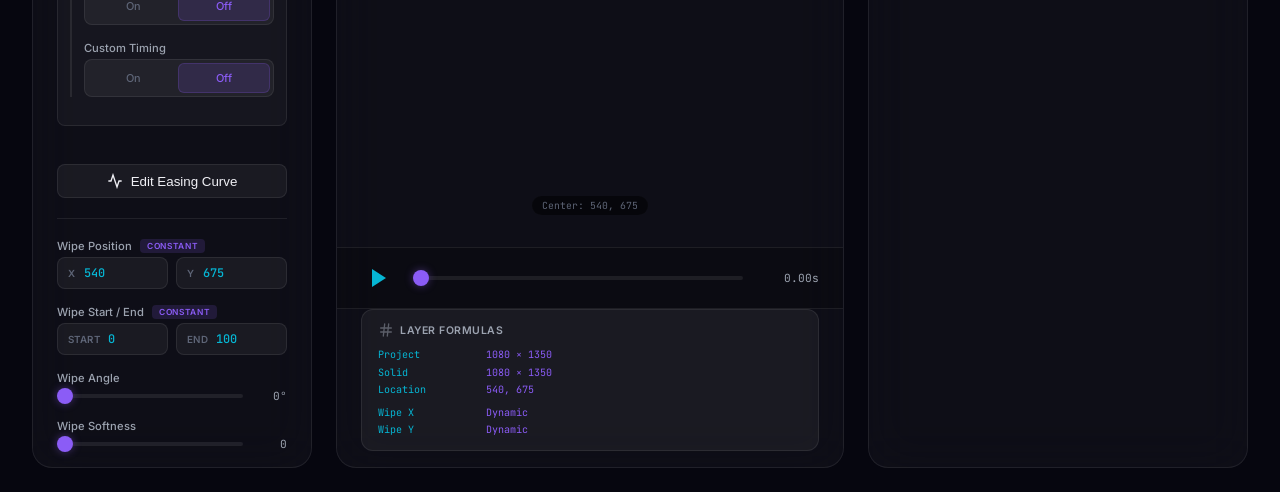
==== commit a6c20c64: "Add files via upload" ====
--- a/index.html
+++ b/index.html
@@ -166,11 +166,11 @@
           <label>Global Flip Pivot</label>
           <div class="solid-size-row">
             <div class="input-group" style="flex:1">
-              <input type="number" id="flipPivotX" value="0.5" step="0.1" title="Pivot X">
+              <input type="number" id="flipPivotX" value="0" step="1" title="Pivot X">
               <div class="input-suffix">PX</div>
             </div>
             <div class="input-group" style="flex:1">
-              <input type="number" id="flipPivotY" value="0.5" step="0.1" title="Pivot Y">
+              <input type="number" id="flipPivotY" value="0" step="1" title="Pivot Y">
               <div class="input-suffix">PY</div>
             </div>
           </div>
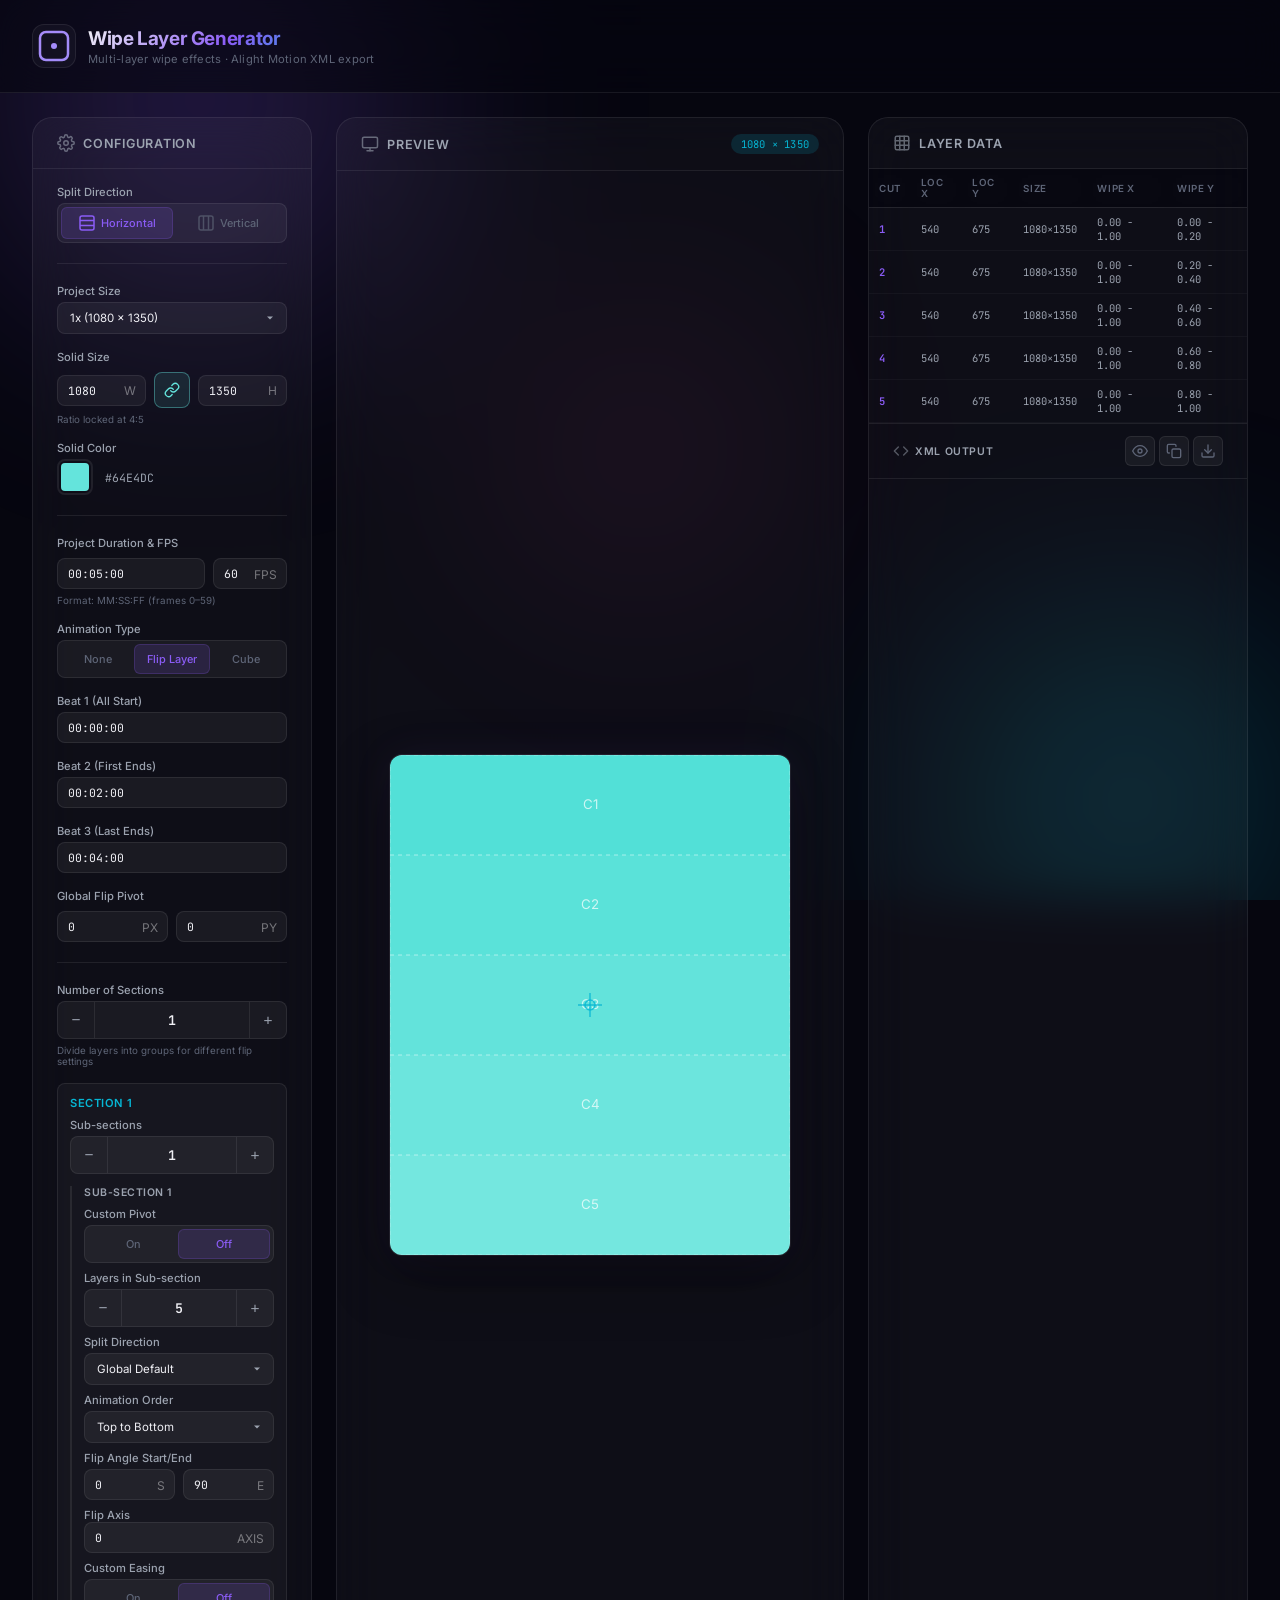
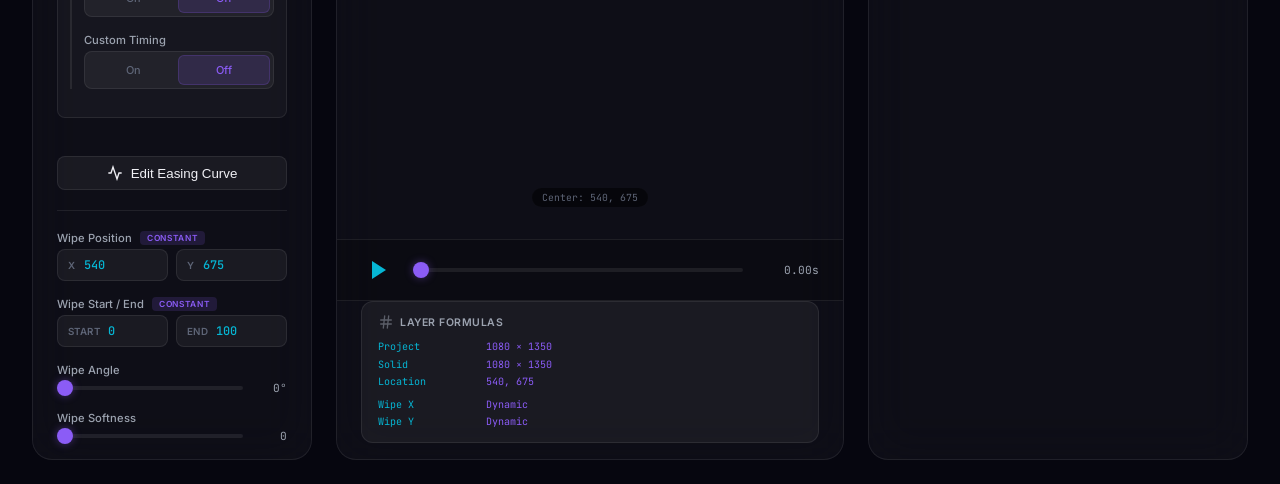
==== commit 9e94d69e: "Add files via upload" ====
--- a/index.html
+++ b/index.html
@@ -140,10 +140,11 @@
         </div>
 
         <div class="control-group">
-          <label>Flip Layer Animation</label>
-          <div class="toggle-group" id="flipToggle">
-            <button class="toggle-btn active" data-value="on">Enabled</button>
-            <button class="toggle-btn" data-value="off">Disabled</button>
+          <label>Animation Type</label>
+          <div class="toggle-group" id="animTypeToggle">
+            <button class="toggle-btn" data-value="none">None</button>
+            <button class="toggle-btn active" data-value="flip">Flip Layer</button>
+            <button class="toggle-btn" data-value="cube">Cube</button>
           </div>
         </div>
 
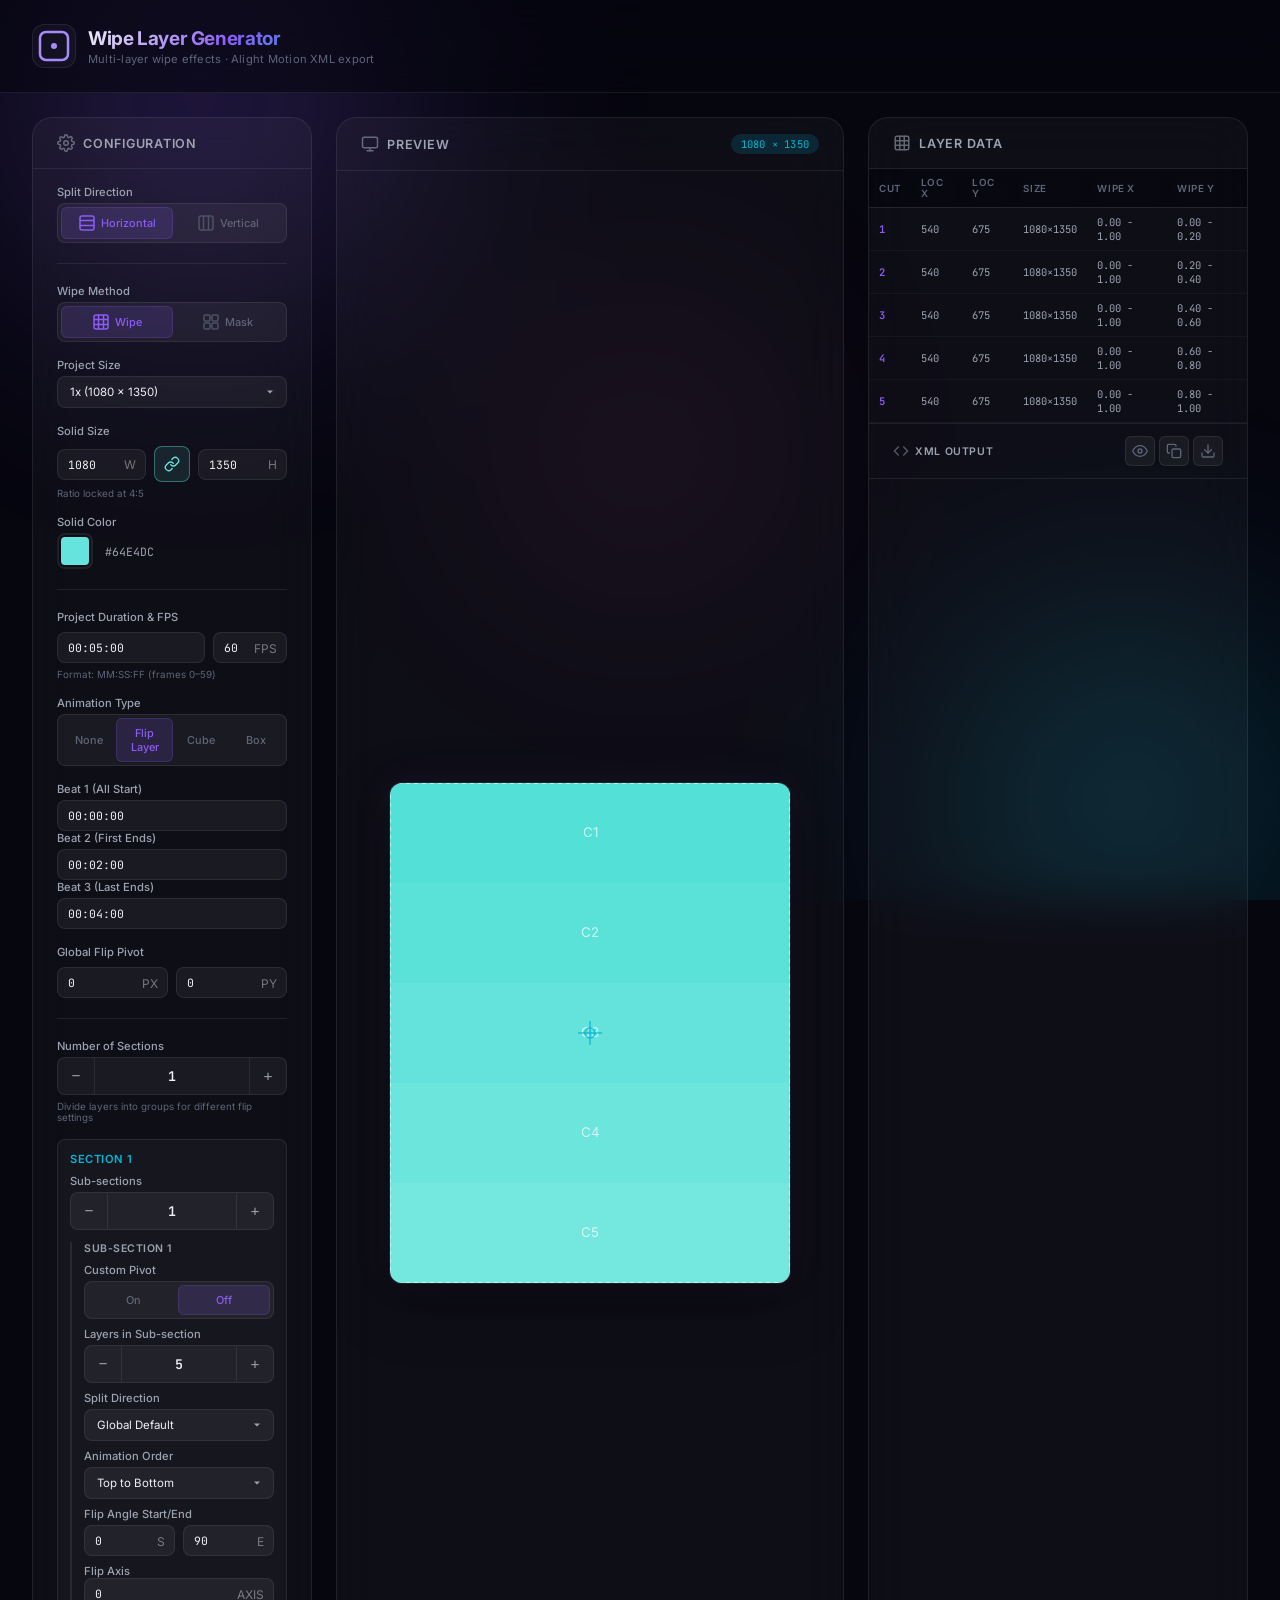
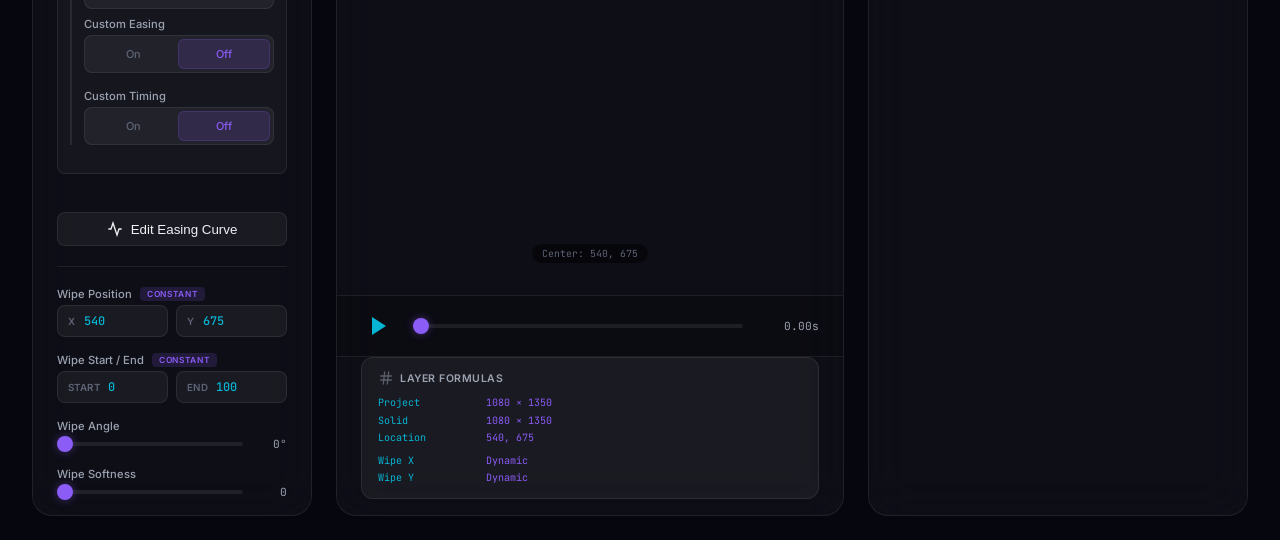
==== commit 2b629c72: "Add files via upload" ====
--- a/index.html
+++ b/index.html
@@ -81,6 +81,31 @@
 
         <hr class="divider">
 
+        <!-- Wipe Method -->
+        <div class="control-group">
+          <label>Wipe Method</label>
+          <div class="toggle-group" id="wipeMethod">
+            <button class="toggle-btn active" data-value="wipe">
+              <svg width="16" height="16" viewBox="0 0 16 16" fill="none" stroke="currentColor" stroke-width="1.5">
+                <rect x="1" y="1" width="14" height="14" rx="2"/>
+                <path d="M1 5.5h14M1 10.5h14"/>
+                <path d="M5.5 1v14M10.5 1v14"/>
+              </svg>
+              Wipe
+            </button>
+            <button class="toggle-btn" data-value="mask">
+              <svg width="16" height="16" viewBox="0 0 16 16" fill="none" stroke="currentColor" stroke-width="1.5">
+                <rect x="1" y="1" width="6" height="6" rx="1"/>
+                <rect x="9" y="1" width="6" height="6" rx="1"/>
+                <rect x="1" y="9" width="6" height="6" rx="1"/>
+                <rect x="9" y="9" width="6" height="6" rx="1"/>
+              </svg>
+              Mask
+            </button>
+          </div>
+        </div>
+
+
         <!-- Project Size -->
         <div class="control-group">
           <label for="projectScale">Project Size</label>
@@ -145,22 +170,124 @@
             <button class="toggle-btn" data-value="none">None</button>
             <button class="toggle-btn active" data-value="flip">Flip Layer</button>
             <button class="toggle-btn" data-value="cube">Cube</button>
-          </div>
-        </div>
-
-        <div class="control-group">
-          <label>Beat 1 (All Start)</label>
-          <input type="text" id="beat1" value="00:00:00" class="time-input" placeholder="MM:SS:FF">
-        </div>
-
-        <div class="control-group">
-          <label>Beat 2 (First Ends)</label>
-          <input type="text" id="beat2" value="00:02:00" class="time-input" placeholder="MM:SS:FF">
-        </div>
-
-        <div class="control-group">
-          <label>Beat 3 (Last Ends)</label>
-          <input type="text" id="beat3" value="00:04:00" class="time-input" placeholder="MM:SS:FF">
+            <button class="toggle-btn" data-value="box">Box</button>
+          </div>
+        </div>
+
+        <!-- Box Effect Controls (Initially Hidden) -->
+        <div id="boxEffectControls" style="display: none; margin-top: 10px; margin-bottom: 10px;">
+
+          <div class="section-block" style="background: rgba(6, 182, 212, 0.05); border-color: rgba(6, 182, 212, 0.2);">
+            <div class="section-header">Stage 1: Initial Flip</div>
+            <div class="control-group">
+              <label>All Start</label>
+              <input type="text" id="boxOrientAllStart" value="00:00:00" class="time-input" placeholder="MM:SS:FF">
+            </div>
+            <div class="control-group">
+              <label>First Layer Ends</label>
+              <input type="text" id="boxOrientFirstEnd" value="00:02:00" class="time-input" placeholder="MM:SS:FF">
+            </div>
+            <div class="control-group">
+              <label>Last Layer Ends</label>
+              <input type="text" id="boxOrientLastEnd" value="00:04:00" class="time-input" placeholder="MM:SS:FF">
+            </div>
+            <div class="control-group">
+              <label>Start Rotation (X, Y, Z)</label>
+              <div class="solid-size-row">
+                <div class="input-group"><input type="number" id="boxOrientStartX" value="0" step="any"><div class="input-suffix">X</div></div>
+                <div class="input-group"><input type="number" id="boxOrientStartY" value="0" step="any"><div class="input-suffix">Y</div></div>
+                <div class="input-group"><input type="number" id="boxOrientStartZ" value="0" step="any"><div class="input-suffix">Z</div></div>
+              </div>
+            </div>
+            <div class="control-group">
+              <label>End Rotation (X, Y, Z)</label>
+              <div class="solid-size-row">
+                <div class="input-group"><input type="number" id="boxOrientEndX" value="0" step="any"><div class="input-suffix">X</div></div>
+                <div class="input-group"><input type="number" id="boxOrientEndY" value="180" step="any"><div class="input-suffix">Y</div></div>
+                <div class="input-group"><input type="number" id="boxOrientEndZ" value="0" step="any"><div class="input-suffix">Z</div></div>
+              </div>
+            </div>
+            <div class="control-group">
+                <label>Initial Flip Easing</label>
+                <button class="open-graph-btn" id="boxOrientEasingBtn">
+                    <svg width="16" height="16" viewBox="0 0 24 24" fill="none" stroke="currentColor" stroke-width="2"><path d="M22 12h-4l-3 9L9 3l-3 9H2"/></svg>
+                    Edit Easing Curve
+                </button>
+            </div>
+          </div>
+
+          <div class="section-block" style="background: rgba(6, 182, 212, 0.05); border-color: rgba(6, 182, 212, 0.2);">
+            <div class="section-header">Stage 2: Secondary Rotation</div>
+            <div class="control-group">
+              <label>All Start</label>
+              <input type="text" id="boxRotateAllStart" value="00:01:00" class="time-input" placeholder="MM:SS:FF">
+            </div>
+            <div class="control-group">
+              <label>First Layer Ends</label>
+              <input type="text" id="boxRotateFirstEnd" value="00:03:00" class="time-input" placeholder="MM:SS:FF">
+            </div>
+            <div class="control-group">
+              <label>Last Layer Ends</label>
+              <input type="text" id="boxRotateLastEnd" value="00:05:00" class="time-input" placeholder="MM:SS:FF">
+            </div>
+            <div class="control-group">
+              <label>Start Rotation (X, Y, Z)</label>
+              <div class="solid-size-row">
+                <div class="input-group"><input type="number" id="boxRotateStartX" value="0" step="any"><div class="input-suffix">X</div></div>
+                <div class="input-group"><input type="number" id="boxRotateStartY" value="0" step="any"><div class="input-suffix">Y</div></div>
+                <div class="input-group"><input type="number" id="boxRotateStartZ" value="0" step="any"><div class="input-suffix">Z</div></div>
+              </div>
+            </div>
+            <div class="control-group">
+              <label>End Rotation (X, Y, Z)</label>
+              <div class="solid-size-row">
+                <div class="input-group"><input type="number" id="boxRotateEndX" value="0" step="any"><div class="input-suffix">X</div></div>
+                <div class="input-group"><input type="number" id="boxRotateEndY" value="180" step="any"><div class="input-suffix">Y</div></div>
+                <div class="input-group"><input type="number" id="boxRotateEndZ" value="0" step="any"><div class="input-suffix">Z</div></div>
+              </div>
+            </div>
+            <div class="control-group">
+                <label>Secondary Rotation Easing</label>
+                <button class="open-graph-btn" id="boxRotateEasingBtn">
+                    <svg width="16" height="16" viewBox="0 0 24 24" fill="none" stroke="currentColor" stroke-width="2"><path d="M22 12h-4l-3 9L9 3l-3 9H2"/></svg>
+                    Edit Easing Curve
+                </button>
+            </div>
+          </div>
+          
+          <div class="section-block" style="background: rgba(6, 182, 212, 0.05); border-color: rgba(6, 182, 212, 0.2);">
+            <div class="section-header">Box Properties</div>
+            <div class="control-group">
+                <label>Depth & Scale <span class="badge">Constant</span></label>
+                <div class="readonly-row">
+                    <div class="readonly-field">
+                      <span class="field-label">Depth</span>
+                      <span class="field-value">0.01</span>
+                    </div>
+                    <div class="readonly-field">
+                      <span class="field-label">Scale</span>
+                      <span class="field-value">3.51</span>
+                    </div>
+                </div>
+                <div class="control-hint">These values are fixed to ensure visual consistency.</div>
+            </div>
+          </div>
+
+        </div>
+
+        <div id="globalTimingControls">
+          <div class="control-group">
+            <label>Beat 1 (All Start)</label>
+            <input type="text" id="beat1" value="00:00:00" class="time-input" placeholder="MM:SS:FF">
+          </div>
+          <div class="control-group">
+            <label>Beat 2 (First Ends)</label>
+            <input type="text" id="beat2" value="00:02:00" class="time-input" placeholder="MM:SS:FF">
+          </div>
+          <div class="control-group">
+            <label>Beat 3 (Last Ends)</label>
+            <input type="text" id="beat3" value="00:04:00" class="time-input" placeholder="MM:SS:FF">
+          </div>
         </div>
 
         <div class="control-group">
@@ -369,6 +496,7 @@
       </div>
       <div class="graph-modal-body">
         <iframe id="graphIframe" src="Graph.html" title="Easing curve editor"></iframe>
+        <iframe id="graphIframe2" src="Graph2.html" title="Secondary easing curve editor" style="display: none;"></iframe>
       </div>
     </div>
   </div>
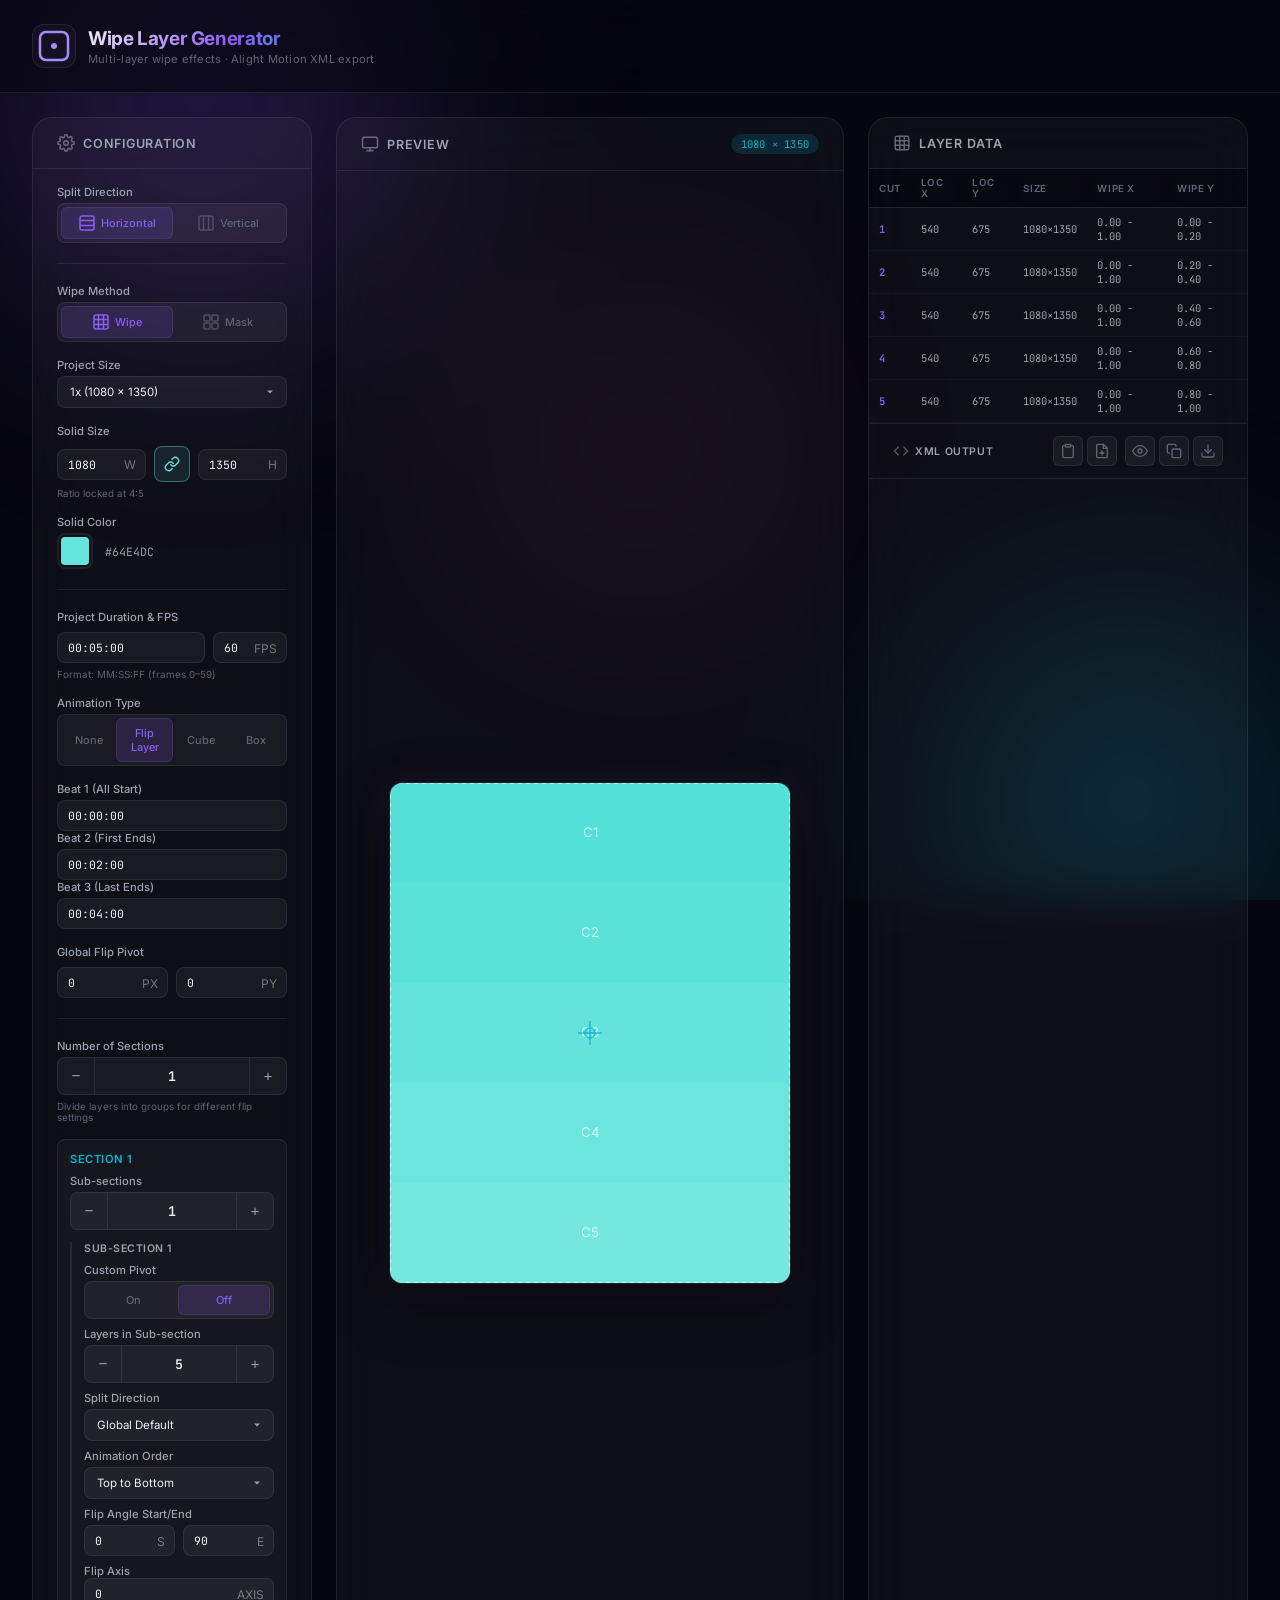
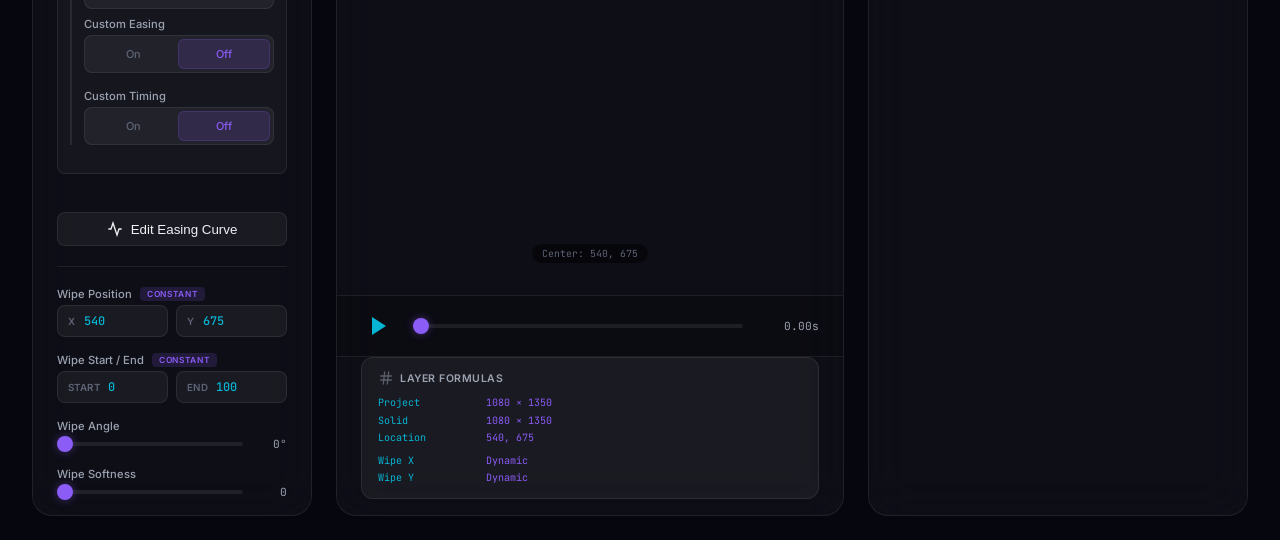
==== commit 2f991f32: "Add files via upload" ====
--- a/index.html
+++ b/index.html
@@ -456,6 +456,13 @@
             XML Output
           </h3>
           <div class="xml-actions">
+            <button class="icon-btn" id="copySettingsBtn" title="Copy Settings">
+                <svg width="16" height="16" viewBox="0 0 24 24" fill="none" stroke="currentColor" stroke-width="2" stroke-linecap="round" stroke-linejoin="round"><path d="M16 4h2a2 2 0 0 1 2 2v14a2 2 0 0 1-2 2H6a2 2 0 0 1-2-2V6a2 2 0 0 1 2-2h2"></path><rect x="8" y="2" width="8" height="4" rx="1" ry="1"></rect></svg>
+            </button>
+            <button class="icon-btn" id="importSettingsBtn" title="Import Settings">
+                <svg width="16" height="16" viewBox="0 0 24 24" fill="none" stroke="currentColor" stroke-width="2" stroke-linecap="round" stroke-linejoin="round"><path d="M14 2H6a2 2 0 0 0-2 2v16a2 2 0 0 0 2 2h12a2 2 0 0 0 2-2V8z"></path><polyline points="14 2 14 8 20 8"></polyline><line x1="12" y1="18" x2="12" y2="12"></line><line x1="9" y1="15" x2="15" y2="15"></line></svg>
+            </button>
+            <div class="xml-actions-divider"></div>
             <button class="icon-btn" id="toggleXmlBtn" title="Show XML">
               <svg width="16" height="16" viewBox="0 0 24 24" fill="none" stroke="currentColor" stroke-width="2" stroke-linecap="round" stroke-linejoin="round">
                 <path d="M1 12s4-8 11-8 11 8 11 8-4 8-11 8-11-8-11-8z"></path>
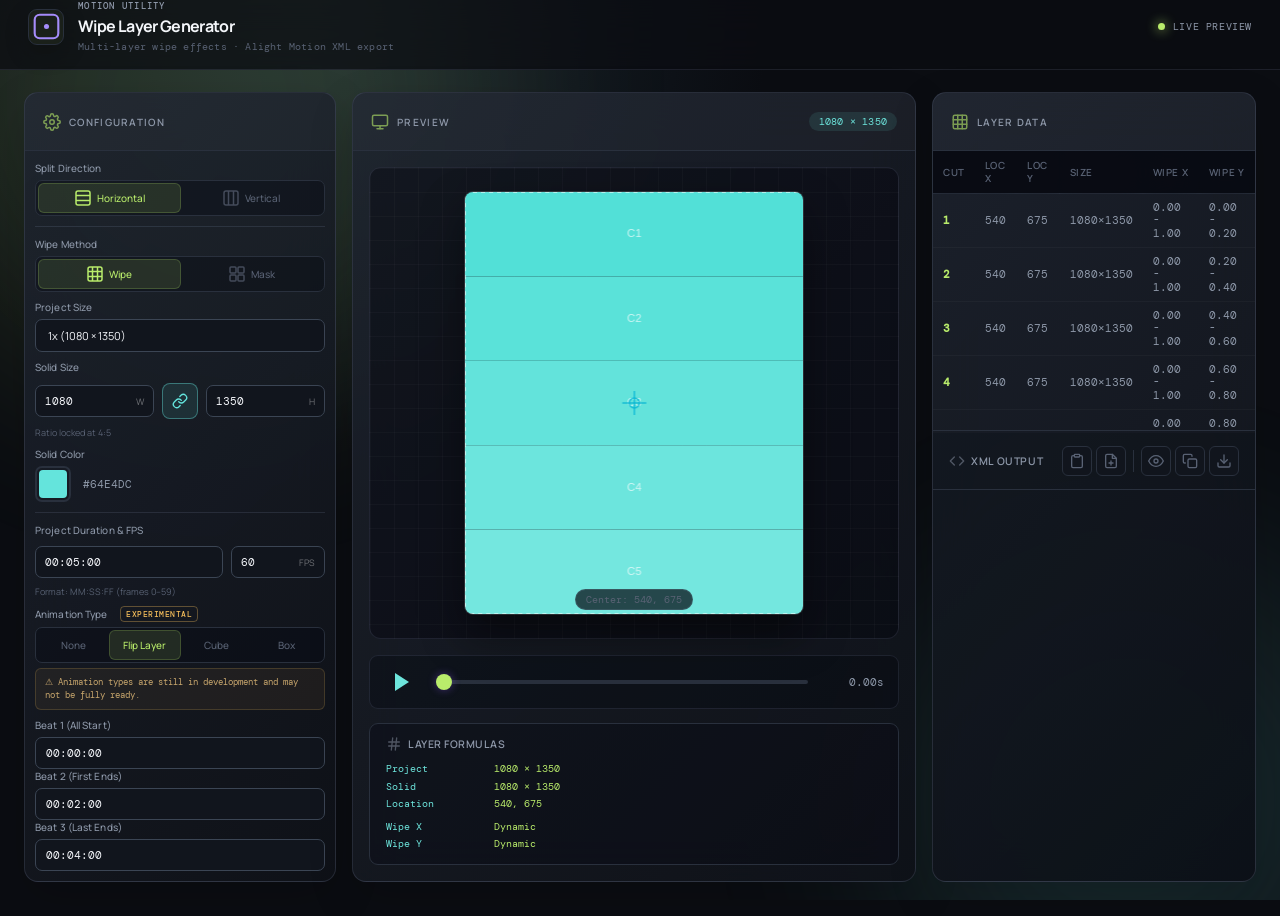
==== commit 4243e4cd: "Add files via upload" ====
--- a/index.html
+++ b/index.html
@@ -7,7 +7,7 @@
   <meta name="description" content="Create multi-layer wipe effects with precise control. Generate layer configurations and export as Alight Motion XML.">
   <link rel="preconnect" href="https://fonts.googleapis.com">
   <link rel="preconnect" href="https://fonts.gstatic.com" crossorigin>
-  <link href="https://fonts.googleapis.com/css2?family=Inter:wght@300;400;500;600;700;800&family=JetBrains+Mono:wght@400;500&display=swap" rel="stylesheet">
+  <link href="https://fonts.googleapis.com/css2?family=DM+Mono:wght@400;500&family=Manrope:wght@400;500;600;700;800&display=swap" rel="stylesheet">
   <link rel="stylesheet" href="styles.css">
 </head>
 <body>
@@ -36,10 +36,12 @@
           </svg>
         </div>
         <div>
+          <p class="header-eyebrow">MOTION UTILITY</p>
           <h1>Wipe Layer Generator</h1>
           <p class="subtitle">Multi-layer wipe effects · Alight Motion XML export</p>
         </div>
       </div>
+      <div class="header-status"><span></span>LIVE PREVIEW</div>
     </div>
   </header>
 
@@ -165,13 +167,14 @@
         </div>
 
         <div class="control-group">
-          <label>Animation Type</label>
+          <label>Animation Type <span class="experimental-badge">EXPERIMENTAL</span></label>
           <div class="toggle-group" id="animTypeToggle">
             <button class="toggle-btn" data-value="none">None</button>
             <button class="toggle-btn active" data-value="flip">Flip Layer</button>
             <button class="toggle-btn" data-value="cube">Cube</button>
             <button class="toggle-btn" data-value="box">Box</button>
           </div>
+          <div class="experimental-note">⚠ Animation types are still in development and may not be fully ready.</div>
         </div>
 
         <!-- Box Effect Controls (Initially Hidden) -->
--- a/styles.css
+++ b/styles.css
@@ -1167,6 +1167,102 @@
   }
 }
 
+/* Wide desktop layout: keep dropdowns compact and let the page flow naturally. */
+@media (min-width: 1600px) {
+  main {
+    max-width: 1720px;
+    grid-template-columns: 340px minmax(0, 1fr) 380px;
+    gap: 18px;
+    padding-left: 30px;
+    padding-right: 30px;
+  }
+
+  .controls-panel {
+    height: auto;
+    max-height: none;
+  }
+
+  .controls-body {
+    height: auto;
+    overflow: visible;
+    gap: 6px;
+    padding: 8px;
+  }
+
+  .drawer-content,
+  .control-drawer[open] .drawer-content {
+    height: auto;
+    min-height: 0;
+    max-height: none;
+    overflow: visible;
+    scrollbar-gutter: auto;
+    gap: 8px;
+    padding: 3px 10px 10px;
+  }
+
+  .control-drawer summary {
+    padding: 9px 11px;
+  }
+
+  .section-block {
+    padding: 9px;
+    margin-bottom: 6px;
+  }
+}
+
+/* No nested scroll wheels: controls expand with the document instead. */
+.control-drawer[open] .drawer-content,
+.controls-body {
+  scrollbar-width: none;
+}
+
+.control-drawer[open] .drawer-content::-webkit-scrollbar,
+.controls-body::-webkit-scrollbar {
+  display: none;
+  width: 0;
+}
+
+/* Let the document itself provide the only scroll when more settings are open. */
+.controls-panel {
+  height: auto;
+  max-height: none;
+}
+
+.controls-body {
+  height: auto;
+  flex: none;
+  overflow: visible;
+}
+
+.control-drawer[open] .drawer-content {
+  height: auto;
+  min-height: 0;
+  max-height: none;
+  overflow: visible;
+}
+
+.experimental-badge {
+  display: inline-block;
+  margin-left: 5px;
+  padding: 2px 5px;
+  border: 1px solid rgba(245, 190, 91, .34);
+  border-radius: 4px;
+  color: #f5be5b;
+  font: 500 8px var(--font-mono);
+  letter-spacing: .06em;
+  vertical-align: 1px;
+}
+
+.experimental-note {
+  padding: 7px 9px;
+  border: 1px solid rgba(245, 190, 91, .18);
+  border-radius: 6px;
+  background: rgba(245, 190, 91, .06);
+  color: #c9a76d;
+  font: 9px var(--font-mono);
+  line-height: 1.45;
+}
+
 /* --- Animations --- */
 @keyframes fadeInUp {
   from {
@@ -1179,6 +1275,299 @@
   }
 }
 
+/* --- UI polish pass --- */
+:root {
+  --bg-deep: #080a12;
+  --bg-surface: rgba(17, 22, 36, 0.78);
+  --bg-elevated: rgba(255, 255, 255, 0.055);
+  --border-subtle: rgba(190, 205, 255, 0.12);
+  --text-primary: #f7f8ff;
+  --text-secondary: #b0b8ce;
+  --text-tertiary: #778198;
+  --accent-violet: #a78bfa;
+  --accent-cyan: #67e8f9;
+  --radius-md: 10px;
+  --radius-lg: 16px;
+  --radius-xl: 22px;
+}
+
+body {
+  background:
+    radial-gradient(circle at 15% -10%, rgba(124, 58, 237, 0.18), transparent 34%),
+    radial-gradient(circle at 90% 110%, rgba(8, 145, 178, 0.16), transparent 34%),
+    var(--bg-deep);
+}
+
+header {
+  padding: 18px clamp(18px, 3vw, 42px);
+  background: rgba(8, 10, 18, 0.82);
+  border-bottom-color: rgba(190, 205, 255, 0.1);
+}
+
+.header-content,
+main {
+  max-width: 1740px;
+}
+
+.logo-group {
+  gap: 14px;
+}
+
+.logo-icon {
+  width: 42px;
+  height: 42px;
+  background: linear-gradient(145deg, rgba(167, 139, 250, 0.16), rgba(103, 232, 249, 0.08));
+  box-shadow: 0 8px 24px rgba(0, 0, 0, 0.2);
+}
+
+header h1 {
+  font-size: 1.28rem;
+}
+
+main {
+  grid-template-columns: minmax(300px, 340px) minmax(440px, 1fr) minmax(380px, 440px);
+  gap: 18px;
+  padding: 20px clamp(18px, 3vw, 42px) 28px;
+  min-height: calc(100vh - 82px);
+}
+
+.panel {
+  border-color: rgba(190, 205, 255, 0.13);
+  background: linear-gradient(145deg, rgba(20, 26, 43, 0.86), rgba(12, 16, 28, 0.78));
+  box-shadow: 0 18px 45px rgba(0, 0, 0, 0.16);
+}
+
+.panel-header {
+  min-height: 58px;
+  padding: 15px 19px;
+  background: rgba(255, 255, 255, 0.025);
+}
+
+.panel-header h2 {
+  color: #d2d8e8;
+  font-size: 0.76rem;
+  letter-spacing: 0.1em;
+}
+
+.controls-panel,
+.data-panel {
+  min-height: 0;
+  max-height: calc(100vh - 110px);
+}
+
+.controls-body {
+  padding: 20px;
+  gap: 17px;
+  scrollbar-width: thin;
+  scrollbar-color: rgba(167, 139, 250, 0.38) transparent;
+}
+
+.control-group {
+  gap: 7px;
+}
+
+.control-group > label {
+  color: #c1c8d9;
+  font-size: 0.75rem;
+  letter-spacing: 0.01em;
+}
+
+.toggle-group {
+  padding: 3px;
+  background: rgba(4, 7, 15, 0.34);
+  border-color: rgba(190, 205, 255, 0.14);
+}
+
+.toggle-btn {
+  min-height: 32px;
+  padding: 7px 8px;
+}
+
+.toggle-btn.active {
+  background: linear-gradient(135deg, rgba(139, 92, 246, 0.26), rgba(6, 182, 212, 0.13));
+  color: #ddd6fe;
+  border-color: rgba(167, 139, 250, 0.3);
+  box-shadow: 0 3px 10px rgba(0, 0, 0, 0.12);
+}
+
+select,
+.input-group input,
+.time-input,
+.stepper-input,
+.readonly-field {
+  background: rgba(4, 7, 15, 0.32);
+  border-color: rgba(190, 205, 255, 0.14);
+}
+
+select,
+.input-group input,
+.time-input {
+  min-height: 36px;
+}
+
+select:focus,
+.input-group input:focus,
+.time-input:focus {
+  border-color: rgba(103, 232, 249, 0.65);
+  box-shadow: 0 0 0 3px rgba(103, 232, 249, 0.08);
+}
+
+.divider {
+  border-top-color: rgba(190, 205, 255, 0.11);
+  margin: 2px 0;
+}
+
+.section-block {
+  padding: 15px;
+  margin-bottom: 13px;
+  background: rgba(103, 232, 249, 0.045) !important;
+  border-color: rgba(103, 232, 249, 0.18) !important;
+  border-radius: 12px;
+}
+
+.section-header {
+  color: var(--accent-cyan);
+  font-size: 0.7rem;
+  letter-spacing: 0.1em;
+}
+
+.badge {
+  background: rgba(103, 232, 249, 0.1);
+  color: var(--accent-cyan);
+}
+
+.preview-panel {
+  min-height: 620px;
+}
+
+.canvas-container {
+  min-height: 0;
+  margin: 18px;
+  padding: 28px;
+  border: 1px solid rgba(190, 205, 255, 0.1);
+  border-radius: 16px;
+  background-color: rgba(3, 5, 12, 0.3);
+  background-image: linear-gradient(rgba(255,255,255,0.025) 1px, transparent 1px), linear-gradient(90deg, rgba(255,255,255,0.025) 1px, transparent 1px);
+  background-size: 24px 24px;
+}
+
+#previewCanvas {
+  border-radius: 9px;
+  box-shadow: 0 0 0 1px rgba(255,255,255,0.16), 0 24px 60px rgba(0,0,0,0.42), 0 0 50px rgba(103,232,249,0.08);
+}
+
+.crosshair-label {
+  bottom: 28px;
+  background: rgba(8, 10, 18, 0.72);
+  border: 1px solid rgba(190, 205, 255, 0.12);
+}
+
+.playback-controls {
+  padding: 11px 20px !important;
+  margin: 0 18px 16px;
+  border: 1px solid rgba(190, 205, 255, 0.1) !important;
+  border-radius: 12px;
+  background: rgba(3, 5, 12, 0.28) !important;
+}
+
+#playBtn:hover {
+  background: rgba(103, 232, 249, 0.1) !important;
+}
+
+.formulas-card {
+  margin: 0 18px 18px;
+  background: rgba(4, 7, 15, 0.28);
+}
+
+.data-panel .table-container {
+  max-height: 310px;
+}
+
+#layerTable th {
+  background: rgba(8, 10, 18, 0.92);
+}
+
+.xml-section {
+  margin-top: 2px;
+  background: rgba(4, 7, 15, 0.18);
+}
+
+.xml-header {
+  padding: 14px 19px;
+}
+
+.xml-actions-divider {
+  height: 22px;
+  width: 1px;
+  background: var(--border-subtle);
+  margin: 4px 3px;
+}
+
+.icon-btn:hover {
+  border-color: var(--accent-cyan);
+  color: var(--accent-cyan);
+  background: rgba(103, 232, 249, 0.1);
+}
+
+#openGraphBtn,
+.open-graph-btn {
+  min-height: 36px;
+  background: linear-gradient(135deg, rgba(167, 139, 250, 0.15), rgba(103, 232, 249, 0.08)) !important;
+  border-color: rgba(167, 139, 250, 0.24) !important;
+  transition: all var(--transition-fast);
+}
+
+#openGraphBtn:hover,
+.open-graph-btn:hover {
+  border-color: rgba(103, 232, 249, 0.55) !important;
+  transform: translateY(-1px);
+}
+
+@media (max-width: 1200px) {
+  main {
+    grid-template-columns: minmax(280px, 320px) minmax(0, 1fr);
+  }
+
+  .controls-panel,
+  .data-panel {
+    max-height: none;
+  }
+}
+
+@media (max-width: 800px) {
+  main {
+    width: 100%;
+    min-width: 0;
+    gap: 14px;
+    padding: 14px;
+    grid-template-columns: minmax(0, 1fr);
+  }
+
+  .controls-panel,
+  .preview-panel,
+  .data-panel {
+    width: 100%;
+    min-width: 0;
+    max-height: none;
+    grid-column: 1 / -1 !important;
+  }
+
+  .preview-panel {
+    min-height: 500px;
+  }
+
+  .canvas-container {
+    margin: 12px;
+    padding: 18px;
+  }
+
+  .playback-controls,
+  .formulas-card {
+    margin-left: 12px;
+    margin-right: 12px;
+  }
+}
+
 .controls-panel {
   animation: fadeInUp 0.5s var(--ease-out) 0.1s both;
 }
@@ -1190,3 +1579,145 @@
 .data-panel {
   animation: fadeInUp 0.5s var(--ease-out) 0.3s both;
 }
+
+/* Compact utility theme — aligned with Keyframe Adjuster */
+:root {
+  --bg-deep: #0b0d12;
+  --bg-surface: rgba(21, 25, 34, .88);
+  --bg-surface-hover: rgba(255,255,255,.055);
+  --bg-elevated: #11151d;
+  --border-subtle: #29303d;
+  --border-accent: rgba(185,236,107,.32);
+  --text-primary: #f4f6fa;
+  --text-secondary: #8e98a9;
+  --text-tertiary: #596274;
+  --accent-violet: #b9ec6b;
+  --accent-violet-dim: rgba(185,236,107,.11);
+  --accent-cyan: #6de5dc;
+  --accent-cyan-dim: rgba(109,229,220,.10);
+  --font-sans: 'Manrope', sans-serif;
+  --font-mono: 'DM Mono', monospace;
+  --radius-xl: 14px;
+  --radius-lg: 12px;
+  --radius-md: 9px;
+  --radius-sm: 7px;
+}
+
+body { background: radial-gradient(circle at 25% 0%, #1a2630 0, transparent 34%), var(--bg-deep); }
+.orb { opacity: .12; filter: blur(100px); animation: none; }
+.orb-1 { background: var(--accent-violet); }
+.orb-2 { background: var(--accent-cyan); }
+.orb-3 { display: none; }
+header { padding: 0 max(28px, calc((100vw - 1420px) / 2)); height: 70px; background: rgba(11,13,18,.74); }
+.logo-icon { width: 36px; height: 36px; border-radius: 9px; background: rgba(185,236,107,.05); }
+.logo-icon svg { width: 27px; height: 27px; }
+.header-eyebrow { margin: 0 0 3px; font: 500 9px var(--font-mono); letter-spacing: .14em; color: var(--text-secondary); }
+header h1 { font-size: 16px; letter-spacing: -.04em; background: none; -webkit-text-fill-color: var(--text-primary); }
+.subtitle { font: 10px var(--font-mono); color: var(--text-tertiary); margin-top: 3px; }
+.header-status { font: 10px var(--font-mono); color: var(--text-secondary); letter-spacing: .06em; }
+.header-status span { display:inline-block; width:7px; height:7px; border-radius:50%; margin-right:8px; background:var(--accent-violet); box-shadow:0 0 12px var(--accent-violet); }
+
+main { max-width: 1420px; padding: 22px 24px 34px; grid-template-columns: 312px minmax(0, 1fr) 324px; gap: 16px; min-height: calc(100vh - 70px); }
+.panel { border-radius: 14px; background: linear-gradient(135deg, rgba(30,36,47,.88), rgba(15,18,25,.90)); box-shadow: 0 16px 45px rgba(0,0,0,.16); }
+.panel-header { padding: 15px 18px; }
+.panel-header h2 { font-size: 10px; color: var(--text-secondary); letter-spacing: .13em; }
+.panel-header h2 svg { color: var(--accent-violet); }
+.controls-body { padding: 10px; gap: 8px; overflow-y: auto; }
+.control-drawer { border: 1px solid var(--border-subtle); border-radius: 9px; background: rgba(4,7,15,.24); overflow: hidden; }
+.control-drawer summary { list-style: none; cursor: pointer; display:flex; align-items:center; justify-content:space-between; padding: 11px 12px; color: var(--text-primary); font-size: 11px; font-weight: 700; }
+.control-drawer summary::-webkit-details-marker { display:none; }
+.control-drawer summary::before { content:'›'; color:var(--accent-violet); margin-right:8px; font-size:16px; transition:transform .18s ease; }
+.control-drawer[open] summary::before { transform:rotate(90deg); }
+.control-drawer summary span { margin-right:auto; }
+.control-drawer summary small { font: 9px var(--font-mono); color:var(--text-tertiary); }
+.drawer-content { padding: 3px 12px 13px; display:flex; flex-direction:column; gap:12px; }
+.drawer-content .divider { margin: 0; }
+.control-group { gap: 5px; }
+.control-group > label { font-size: 10px; color: var(--text-secondary); }
+.toggle-group { padding: 2px; border-color: var(--border-subtle); }
+.toggle-btn { min-height: 30px; padding: 6px 7px; font-size: 10px; }
+.toggle-btn.active { background: rgba(185,236,107,.12); color:var(--accent-violet); border-color:rgba(185,236,107,.20); box-shadow:none; }
+select,.input-group input,.time-input,.stepper-input,.readonly-field { background:#11151d; border-color:#3b4554; color:var(--text-primary); }
+select,.input-group input,.time-input { min-height: 32px; font-size: 11px; }
+.input-group input { padding: 7px 9px; }
+.input-suffix { font-size: 9px; }
+select:focus,.input-group input:focus,.time-input:focus { border-color:var(--accent-violet); box-shadow: 0 0 0 3px rgba(185,236,107,.07); }
+.stepper-btn { height: 32px; width: 32px; }
+.stepper-input input { height:32px; font-size:12px; }
+.section-block { padding: 11px; margin-bottom:8px; border-radius:8px; background:rgba(109,229,220,.045) !important; border-color:rgba(109,229,220,.18) !important; }
+.section-header { font-size:9px; color:var(--accent-cyan); }
+.badge { color:var(--accent-cyan); background:rgba(109,229,220,.1); font-size:8px; }
+.control-hint { font-size:9px; }
+
+.preview-panel { min-height: 0; }
+.canvas-container { margin: 16px; padding: 22px; border-radius: 12px; background-color: rgba(3,5,12,.38); }
+#previewCanvas { border-radius:8px; box-shadow:0 0 0 1px rgba(255,255,255,.14), 0 20px 45px rgba(0,0,0,.46); }
+.preview-dimensions { color:var(--accent-cyan); background:var(--accent-cyan-dim); font-size:10px; }
+.playback-controls { margin: 0 16px 14px; padding: 8px 14px !important; border-radius:9px; }
+.formulas-card { margin: 0 16px 16px; }
+.data-panel .table-container { max-height: 280px; }
+.xml-header { padding: 13px 16px; }
+.icon-btn:hover { color:var(--accent-violet); border-color:var(--accent-violet); background:rgba(185,236,107,.08); }
+
+@media (max-width: 1200px) { main { grid-template-columns: 300px minmax(0,1fr); } .data-panel { grid-column: 1 / -1; } }
+@media (max-width: 800px) { header { padding:0 18px; } .header-status { display:none; } main { padding:14px; } .controls-body { overflow:visible; } }
+
+/* Keep expanded drawers usable: the panel stays within the viewport and its body scrolls. */
+.controls-panel {
+  height: calc(100dvh - 110px);
+  max-height: calc(100dvh - 110px);
+  min-height: 0;
+  align-self: start;
+}
+
+.controls-body {
+  height: 0;
+  flex: 1 1 0;
+  min-height: 0;
+  overflow-y: scroll;
+  overscroll-behavior: contain;
+  -webkit-overflow-scrolling: touch;
+}
+
+/* Every expanded drawer has its own compact, always-available scroll area. */
+.control-drawer[open] .drawer-content {
+  height: min(42dvh, 390px);
+  min-height: 170px;
+  overflow-y: scroll;
+  overscroll-behavior: contain;
+  scrollbar-gutter: stable;
+}
+
+.control-drawer[open] .drawer-content::-webkit-scrollbar {
+  width: 8px;
+}
+
+.control-drawer[open] .drawer-content::-webkit-scrollbar-track {
+  background: rgba(255, 255, 255, .035);
+  border-radius: 8px;
+}
+
+.control-drawer[open] .drawer-content::-webkit-scrollbar-thumb {
+  background: rgba(185, 236, 107, .55);
+  border: 2px solid transparent;
+  background-clip: padding-box;
+  border-radius: 8px;
+}
+
+@media (max-width: 800px) {
+  .controls-panel {
+    height: auto;
+    max-height: none;
+  }
+
+  .controls-body {
+    height: auto;
+    overflow-y: visible;
+  }
+
+  .control-drawer[open] .drawer-content {
+    height: auto;
+    min-height: 0;
+    overflow-y: visible;
+  }
+}
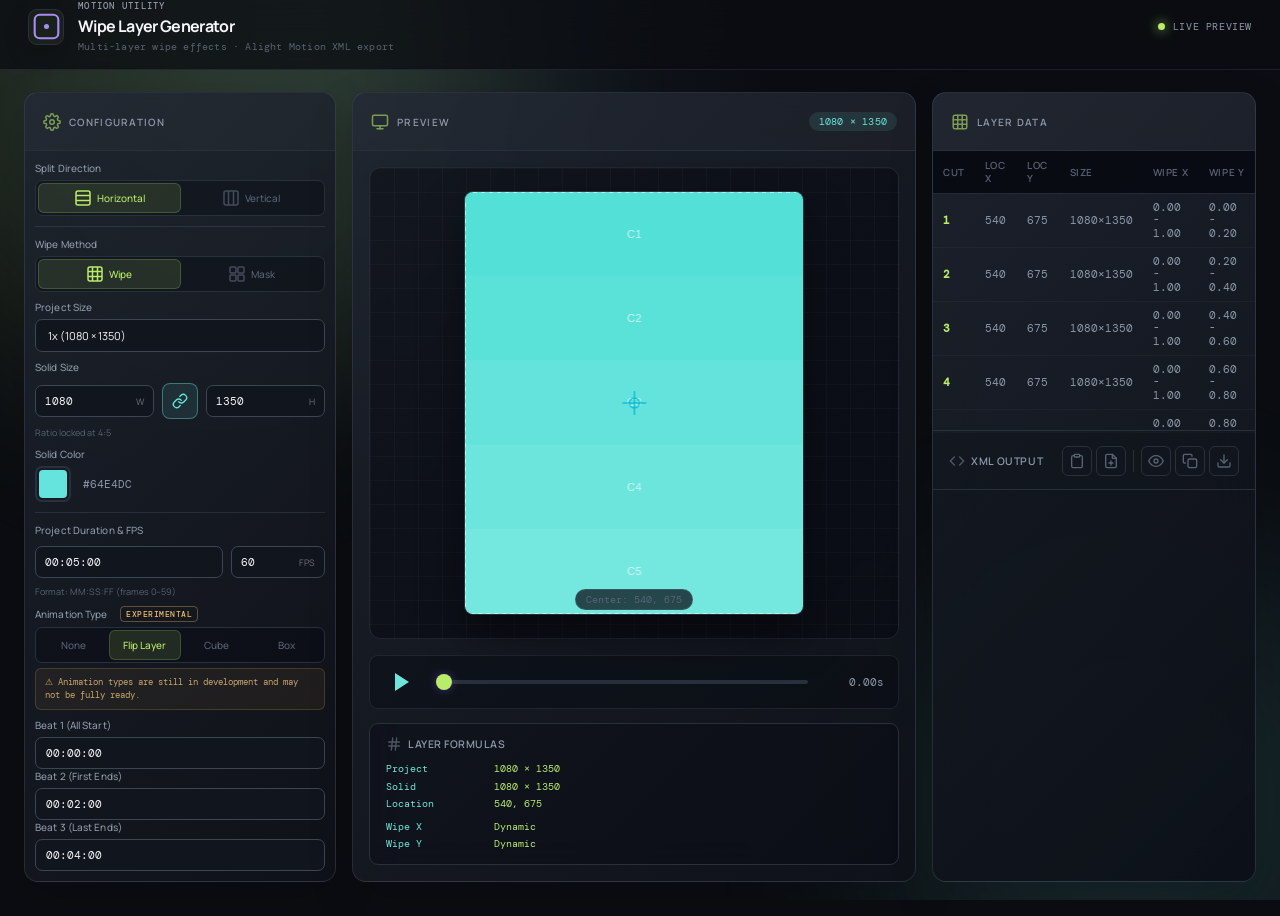
==== commit 9606b8ee: "Add files via upload" ====
--- a/index.html
+++ b/index.html
@@ -511,6 +511,71 @@
     </div>
   </div>
 
+  <!-- ======================== -->
+  <!-- MOBILE SHELL (≤800px)    -->
+  <!-- ======================== -->
+  <div class="mobile-shell" id="mobileShell">
+    <!-- Mobile Header -->
+    <div class="mobile-header">
+      <div class="mobile-logo">
+        <svg width="24" height="24" viewBox="0 0 32 32" fill="none">
+          <rect x="2" y="2" width="28" height="28" rx="6" stroke="url(#mLogoGrad)" stroke-width="2.5"/>
+          <circle cx="16" cy="16" r="3" fill="url(#mLogoGrad)"/>
+          <defs>
+            <linearGradient id="mLogoGrad" x1="0" y1="0" x2="32" y2="32">
+              <stop stop-color="#b9ec6b"/>
+              <stop offset="1" stop-color="#6de5dc"/>
+            </linearGradient>
+          </defs>
+        </svg>
+        <span>Wipe Generator</span>
+      </div>
+    </div>
+
+    <!-- Tab: Config -->
+    <div class="mobile-tab-content active" id="mobileTabConfig">
+      <div class="mobile-tab-inner" id="mobileConfigSlot">
+        <!-- .controls-body will be moved here by JS -->
+      </div>
+    </div>
+
+    <!-- Tab: Preview -->
+    <div class="mobile-tab-content" id="mobileTabPreview">
+      <div class="mobile-tab-inner" id="mobilePreviewSlot">
+        <!-- canvas-container, playback, formulas will be moved here by JS -->
+      </div>
+    </div>
+
+    <!-- Tab: Data -->
+    <div class="mobile-tab-content" id="mobileTabData">
+      <div class="mobile-tab-inner" id="mobileDataSlot">
+        <!-- table + xml will be moved here by JS -->
+      </div>
+    </div>
+
+    <!-- Bottom Tab Bar -->
+    <nav class="mobile-tab-bar" id="mobileTabBar">
+      <button class="mobile-tab active" data-tab="mobileTabConfig">
+        <svg width="20" height="20" viewBox="0 0 24 24" fill="none" stroke="currentColor" stroke-width="2" stroke-linecap="round" stroke-linejoin="round">
+          <circle cx="12" cy="12" r="3"/><path d="M19.4 15a1.65 1.65 0 0 0 .33 1.82l.06.06a2 2 0 0 1-2.83 2.83l-.06-.06a1.65 1.65 0 0 0-1.82-.33 1.65 1.65 0 0 0-1 1.51V21a2 2 0 0 1-4 0v-.09A1.65 1.65 0 0 0 9 19.4a1.65 1.65 0 0 0-1.82.33l-.06.06a2 2 0 0 1-2.83-2.83l.06-.06A1.65 1.65 0 0 0 4.68 15a1.65 1.65 0 0 0-1.51-1H3a2 2 0 0 1 0-4h.09A1.65 1.65 0 0 0 4.6 9a1.65 1.65 0 0 0-.33-1.82l-.06-.06a2 2 0 0 1 2.83-2.83l.06.06A1.65 1.65 0 0 0 9 4.68a1.65 1.65 0 0 0 1-1.51V3a2 2 0 0 1 4 0v.09a1.65 1.65 0 0 0 1 1.51 1.65 1.65 0 0 0 1.82-.33l.06-.06a2 2 0 0 1 2.83 2.83l-.06.06A1.65 1.65 0 0 0 19.4 9a1.65 1.65 0 0 0 1.51 1H21a2 2 0 0 1 0 4h-.09a1.65 1.65 0 0 0-1.51 1z"/>
+        </svg>
+        <span>Config</span>
+      </button>
+      <button class="mobile-tab" data-tab="mobileTabPreview">
+        <svg width="20" height="20" viewBox="0 0 24 24" fill="none" stroke="currentColor" stroke-width="2" stroke-linecap="round" stroke-linejoin="round">
+          <rect x="2" y="3" width="20" height="14" rx="2" ry="2"/><line x1="8" y1="21" x2="16" y2="21"/><line x1="12" y1="17" x2="12" y2="21"/>
+        </svg>
+        <span>Preview</span>
+      </button>
+      <button class="mobile-tab" data-tab="mobileTabData">
+        <svg width="20" height="20" viewBox="0 0 24 24" fill="none" stroke="currentColor" stroke-width="2" stroke-linecap="round" stroke-linejoin="round">
+          <rect x="3" y="3" width="18" height="18" rx="2" ry="2"/><line x1="3" y1="9" x2="21" y2="9"/><line x1="3" y1="15" x2="21" y2="15"/><line x1="9" y1="3" x2="9" y2="21"/><line x1="15" y1="3" x2="15" y2="21"/>
+        </svg>
+        <span>Data</span>
+      </button>
+    </nav>
+  </div>
+
   <script src="app.js?v=2"></script>
 </body>
 </html>
--- a/styles.css
+++ b/styles.css
@@ -1704,20 +1704,213 @@
   border-radius: 8px;
 }
 
+/* ===========================================
+   MOBILE SHELL — Tabbed layout for ≤800px
+   =========================================== */
+
+/* Hidden on desktop */
+.mobile-shell {
+  display: none;
+}
+
 @media (max-width: 800px) {
-  .controls-panel {
+  /* ---- Hide desktop layout ---- */
+  #app-header,
+  #app-main {
+    display: none !important;
+  }
+
+  /* ---- Show mobile shell ---- */
+  .mobile-shell {
+    display: flex;
+    flex-direction: column;
+    min-height: 100dvh;
+    min-height: 100vh; /* fallback */
+    position: relative;
+  }
+
+  /* ---- Reset html/body for native scroll ---- */
+  html, body {
     height: auto;
-    max-height: none;
-  }
-
-  .controls-body {
-    height: auto;
+    overflow-x: hidden;
     overflow-y: visible;
-  }
-
-  .control-drawer[open] .drawer-content {
-    height: auto;
+    -webkit-text-size-adjust: 100%;
+  }
+
+  body {
+    min-height: 100dvh;
+    padding-bottom: 0;
+  }
+
+  /* ---- Mobile Header ---- */
+  .mobile-header {
+    position: sticky;
+    top: 0;
+    z-index: 100;
+    display: flex;
+    align-items: center;
+    justify-content: space-between;
+    padding: 12px 16px;
+    background: rgba(11, 13, 18, 0.92);
+    backdrop-filter: blur(16px);
+    -webkit-backdrop-filter: blur(16px);
+    border-bottom: 1px solid var(--border-subtle);
+  }
+
+  .mobile-logo {
+    display: flex;
+    align-items: center;
+    gap: 10px;
+  }
+
+  .mobile-logo span {
+    font-size: 15px;
+    font-weight: 700;
+    color: var(--text-primary);
+    letter-spacing: -0.02em;
+  }
+
+  /* ---- Tab Content Areas ---- */
+  .mobile-tab-content {
+    display: none;
+    flex: 1;
+    padding-bottom: 72px; /* space for tab bar */
+  }
+
+  .mobile-tab-content.active {
+    display: block;
+  }
+
+  .mobile-tab-inner {
+    padding: 12px 12px 24px;
+  }
+
+  /* When controls-body is inside mobile, override ALL its desktop constraints */
+  .mobile-tab-inner > .controls-body {
+    height: auto !important;
+    max-height: none !important;
+    min-height: 0 !important;
+    flex: none !important;
+    overflow: visible !important;
+    overflow-y: visible !important;
+    overscroll-behavior: auto !important;
+    -webkit-overflow-scrolling: auto !important;
+    padding: 0 !important;
+    gap: 10px !important;
+  }
+
+  /* Drawers inside mobile - fully expanded, no inner scroll */
+  .mobile-tab-inner .control-drawer[open] .drawer-content {
+    height: auto !important;
+    max-height: none !important;
+    min-height: 0 !important;
+    overflow: visible !important;
+    overflow-y: visible !important;
+    overscroll-behavior: auto !important;
+    scrollbar-gutter: auto !important;
+  }
+
+  /* Canvas container in mobile - sized for portrait */
+  .mobile-tab-inner .canvas-container {
+    margin: 0 0 12px;
+    padding: 14px;
+    min-height: 280px;
+    border-radius: 12px;
+  }
+
+  /* Playback controls in mobile */
+  .mobile-tab-inner .playback-controls {
+    margin: 0 0 12px !important;
+    border-radius: 10px;
+  }
+
+  /* Formulas card in mobile */
+  .mobile-tab-inner .formulas-card {
+    margin: 0 0 12px !important;
+  }
+
+  /* Table container in mobile - no max-height, show all rows */
+  .mobile-tab-inner .table-container {
+    max-height: none !important;
+    overflow: visible !important;
+    border-bottom: 1px solid var(--border-subtle);
+  }
+
+  /* XML section in mobile */
+  .mobile-tab-inner .xml-section {
     min-height: 0;
-    overflow-y: visible;
-  }
-}
+  }
+
+  .mobile-tab-inner .xml-code-container {
+    max-height: 300px;
+    overflow: auto;
+  }
+
+  /* ---- Bottom Tab Bar ---- */
+  .mobile-tab-bar {
+    position: fixed;
+    bottom: 0;
+    left: 0;
+    right: 0;
+    z-index: 200;
+    display: flex;
+    align-items: stretch;
+    height: 60px;
+    padding-bottom: env(safe-area-inset-bottom, 0px);
+    background: rgba(11, 13, 18, 0.94);
+    backdrop-filter: blur(20px);
+    -webkit-backdrop-filter: blur(20px);
+    border-top: 1px solid var(--border-subtle);
+  }
+
+  .mobile-tab {
+    flex: 1;
+    display: flex;
+    flex-direction: column;
+    align-items: center;
+    justify-content: center;
+    gap: 3px;
+    background: transparent;
+    border: none;
+    color: var(--text-tertiary);
+    font-size: 10px;
+    font-weight: 600;
+    font-family: var(--font-sans);
+    cursor: pointer;
+    transition: color 0.15s ease;
+    -webkit-tap-highlight-color: transparent;
+    padding: 6px 0;
+  }
+
+  .mobile-tab svg {
+    transition: color 0.15s ease, transform 0.15s ease;
+  }
+
+  .mobile-tab.active {
+    color: var(--accent-violet);
+  }
+
+  .mobile-tab.active svg {
+    transform: scale(1.1);
+  }
+
+  .mobile-tab:active {
+    transform: scale(0.95);
+  }
+
+  /* ---- Panel header inside mobile — hide redundant panel headers ---- */
+  .mobile-tab-inner > .panel-header {
+    display: none;
+  }
+
+  /* ---- Graph modal in mobile ---- */
+  .graph-modal {
+    padding: 0 !important;
+  }
+
+  .graph-modal-content {
+    width: 100% !important;
+    height: 100dvh !important;
+    border-radius: 0 !important;
+  }
+}
